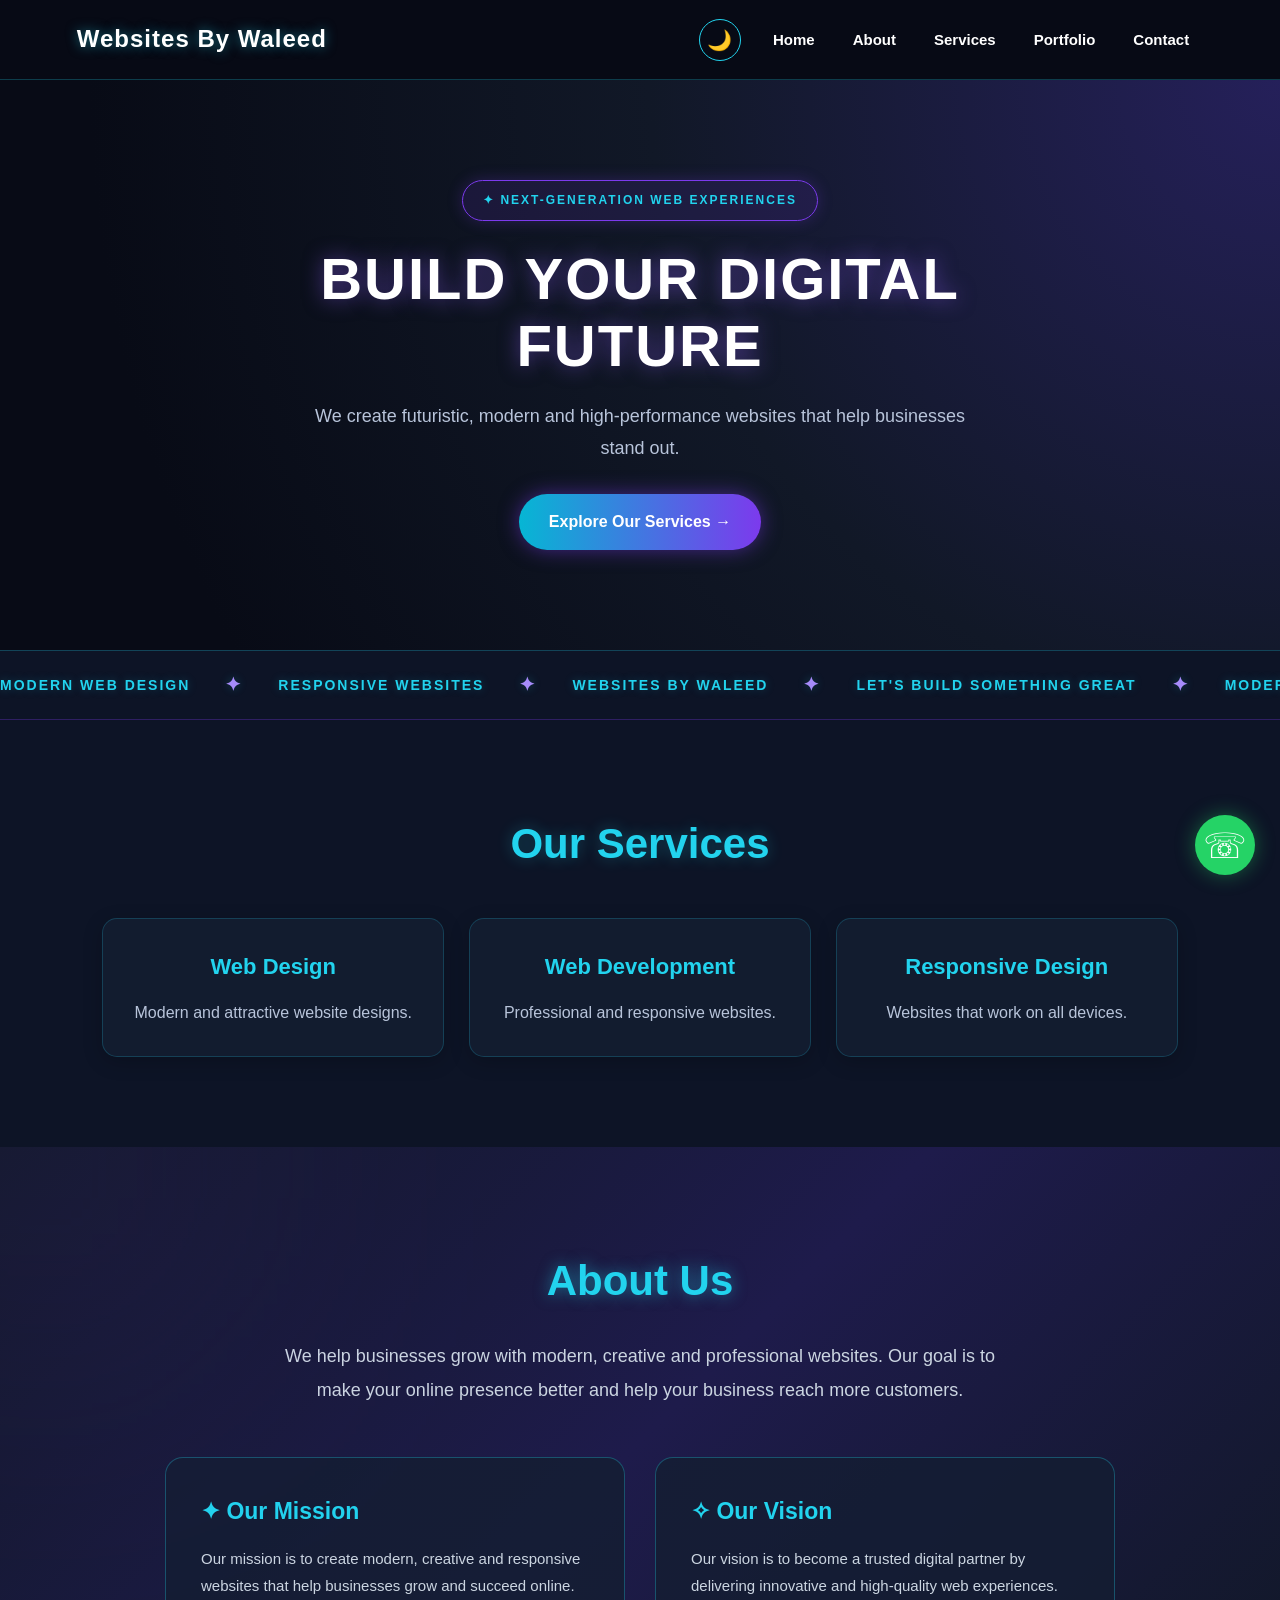
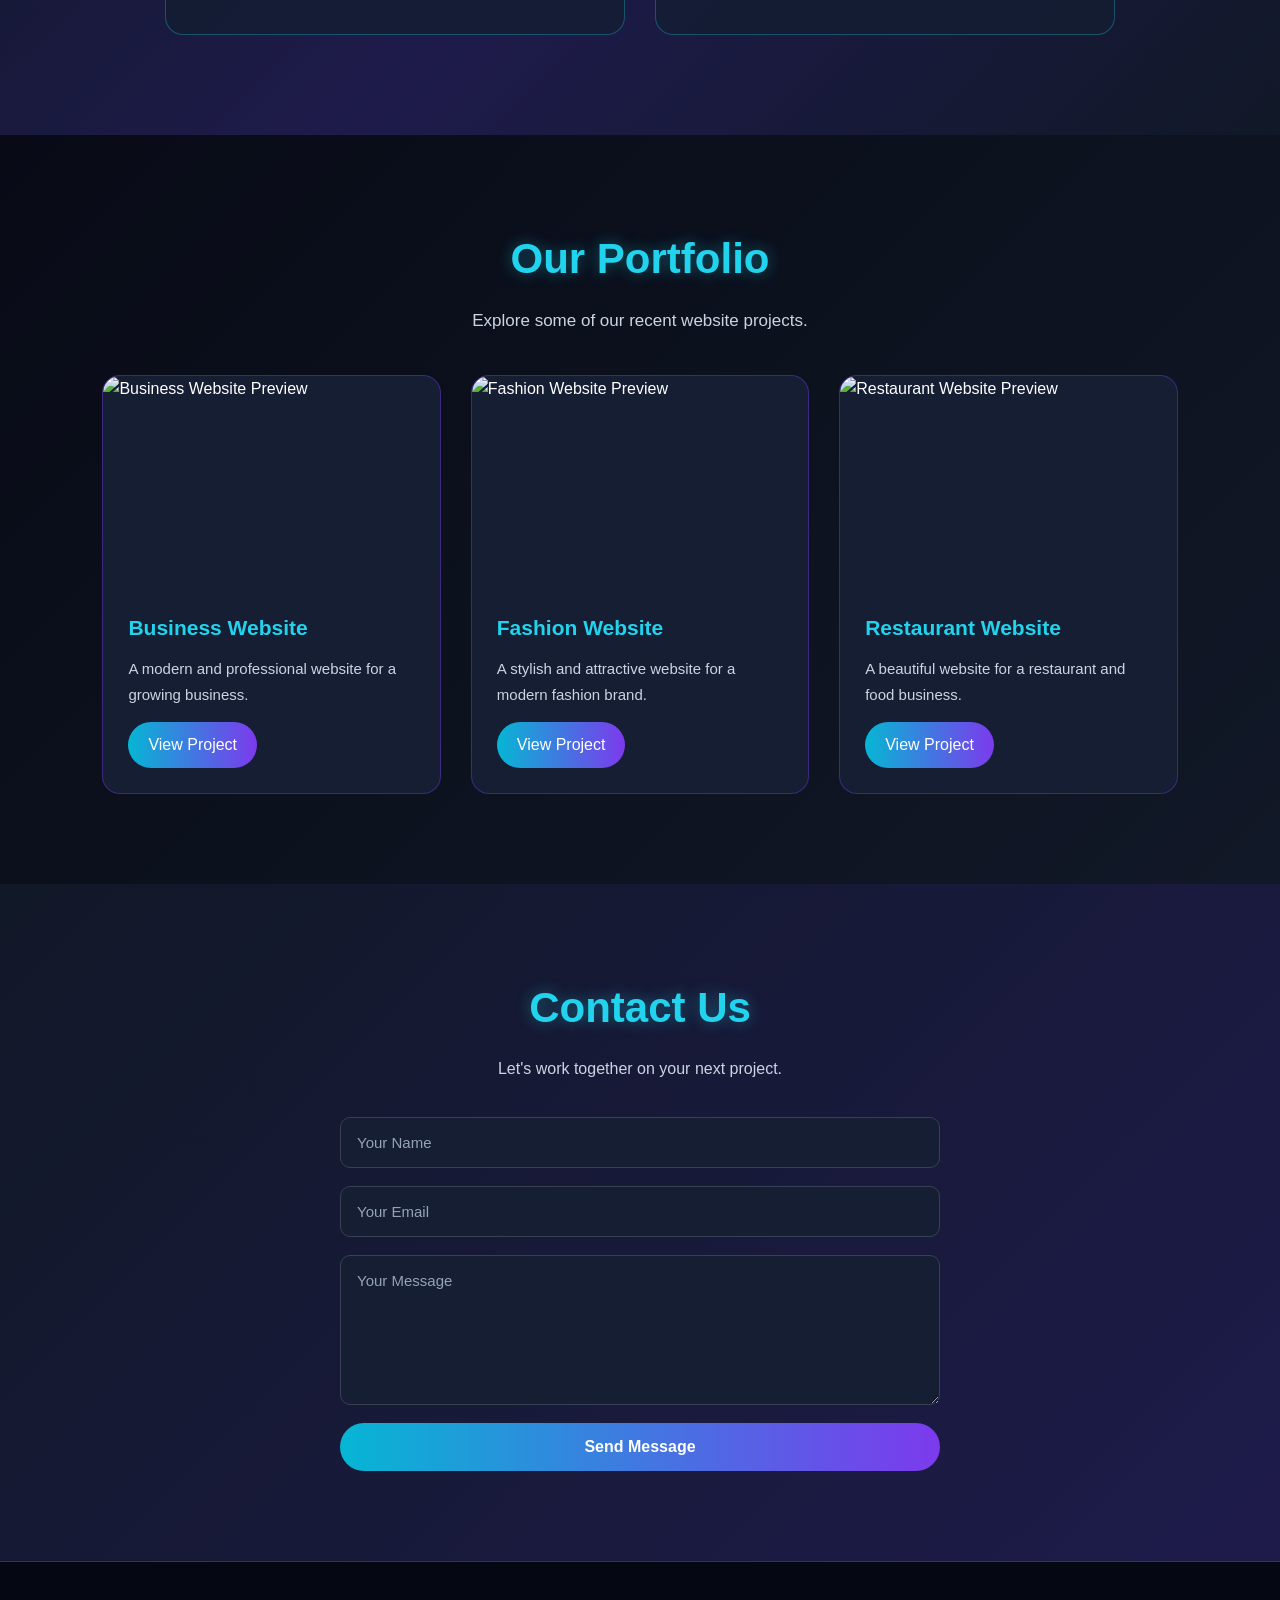
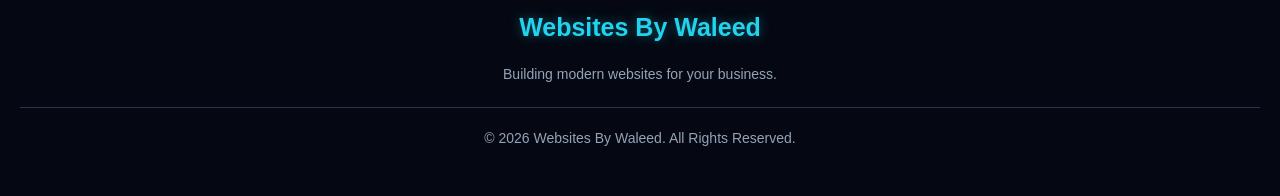
==== index.html @ 706a7504 "Add files via upload" ====
<!DOCTYPE html>
<html lang="en">

<head>

    <meta charset="UTF-8">
    <meta name="viewport" content="width=device-width, initial-scale=1.0">

    <!-- GOOGLE SEARCH CONSOLE VERIFICATION -->
    <meta name="google-site-verification" content="ibbPSlWWhPh7AWbTfQadtwW1H0RF8M5_kIq_BxsDji4" />

    <!-- SEO -->
    <meta name="description"
        content="Websites By Waleed creates modern, futuristic and responsive websites for businesses. Professional web design and development services.">

    <meta name="robots" content="index, follow">
    <meta name="theme-color" content="#111827">

    <!-- SOCIAL MEDIA PREVIEW -->
    <meta property="og:title" content="Websites By Waleed | Professional Web Development">

    <meta property="og:description"
        content="Build your digital future with modern, responsive and professional websites.">

    <meta property="og:type" content="website">

    <meta name="twitter:card" content="summary_large_image">
    <meta name="twitter:title" content="Websites By Waleed | Professional Web Development">

    <meta name="twitter:description" content="Modern and responsive websites for your business.">

    <title>Websites By Waleed | Professional Web Development</title>

    <link rel="stylesheet" href="style.css">

</head>

<body>

    <!-- HEADER -->
    <header id="home">

        <h2>Websites By Waleed</h2>

        <button class="theme-toggle" id="themeToggle" aria-label="Toggle dark mode">
            🌙
        </button>

        <button class="menu-toggle" id="menuToggle" aria-label="Toggle navigation" aria-expanded="false">
            ☰
        </button>

        <nav>
            <a href="#home">Home</a>
            <a href="#about">About</a>
            <a href="#services">Services</a>
            <a href="#portfolio">Portfolio</a>
            <a href="#contact">Contact</a>
        </nav>

    </header>


    <!-- HERO SECTION -->
    <section class="hero">

        <div class="hero-badge">
            ✦ NEXT-GENERATION WEB EXPERIENCES
        </div>

        <h1>BUILD YOUR DIGITAL FUTURE</h1>

        <p>
            We create futuristic, modern and high-performance
            websites that help businesses stand out.
        </p>

        <a href="#contact" class="hero-button">
            Explore Our Services →
        </a>

    </section>


    <!-- BRAND MARQUEE -->
    <div class="marquee">

        <div class="marquee-track">

            <div class="marquee-content">
                <span>MODERN WEB DESIGN</span>
                <span class="marquee-star">✦</span>
                <span>RESPONSIVE WEBSITES</span>
                <span class="marquee-star">✦</span>
                <span>WEBSITES BY WALEED</span>
                <span class="marquee-star">✦</span>
                <span>LET'S BUILD SOMETHING GREAT</span>
                <span class="marquee-star">✦</span>
            </div>

            <div class="marquee-content" aria-hidden="true">
                <span>MODERN WEB DESIGN</span>
                <span class="marquee-star">✦</span>
                <span>RESPONSIVE WEBSITES</span>
                <span class="marquee-star">✦</span>
                <span>WEBSITES BY WALEED</span>
                <span class="marquee-star">✦</span>
                <span>LET'S BUILD SOMETHING GREAT</span>
                <span class="marquee-star">✦</span>
            </div>

        </div>

    </div>


    <!-- SERVICES SECTION -->
    <section class="services" id="services">

        <h2>Our Services</h2>

        <div class="service-container">

            <div class="service-box">
                <h3>Web Design</h3>
                <p>Modern and attractive website designs.</p>
            </div>

            <div class="service-box">
                <h3>Web Development</h3>
                <p>Professional and responsive websites.</p>
            </div>

            <div class="service-box">
                <h3>Responsive Design</h3>
                <p>Websites that work on all devices.</p>
            </div>

        </div>

    </section>


    <!-- ABOUT SECTION -->
    <section class="about" id="about">

        <h2>About Us</h2>

        <p>
            We help businesses grow with modern,
            creative and professional websites.
            Our goal is to make your online presence better
            and help your business reach more customers.
        </p>

        <div class="about-container">

            <div class="about-card">

                <h3>✦ Our Mission</h3>

                <p>
                    Our mission is to create modern, creative and
                    responsive websites that help businesses grow
                    and succeed online.
                </p>

            </div>

            <div class="about-card">

                <h3>✧ Our Vision</h3>

                <p>
                    Our vision is to become a trusted digital
                    partner by delivering innovative and
                    high-quality web experiences.
                </p>

            </div>

        </div>

    </section>


    <!-- PORTFOLIO SECTION -->
    <section class="portfolio" id="portfolio">

        <h2>Our Portfolio</h2>

        <p class="portfolio-intro">
            Explore some of our recent website projects.
        </p>

        <div class="portfolio-container">

            <!-- PROJECT 1 -->
            <div class="portfolio-card">

                <img src="images/business.png"
                    alt="Business Website Preview"
                    class="portfolio-image">

                <div class="portfolio-content">

                    <h3>Business Website</h3>

                    <p>
                        A modern and professional website
                        for a growing business.
                    </p>

                    <a href="#" class="project-link">
                        View Project
                    </a>

                </div>

            </div>


            <!-- PROJECT 2 -->
            <div class="portfolio-card">

                <img src="images/Fashion.png"
                    alt="Fashion Website Preview"
                    class="portfolio-image">

                <div class="portfolio-content">

                    <h3>Fashion Website</h3>

                    <p>
                        A stylish and attractive website
                        for a modern fashion brand.
                    </p>

                    <a href="#" class="project-link">
                        View Project
                    </a>

                </div>

            </div>


            <!-- PROJECT 3 -->
            <div class="portfolio-card">

                <img src="images/Restaurant.png"
                    alt="Restaurant Website Preview"
                    class="portfolio-image">

                <div class="portfolio-content">

                    <h3>Restaurant Website</h3>

                    <p>
                        A beautiful website for a restaurant
                        and food business.
                    </p>

                    <a href="#" class="project-link">
                        View Project
                    </a>

                </div>

            </div>

        </div>

    </section>


    <!-- CONTACT SECTION -->
    <section class="contact" id="contact">

        <h2>Contact Us</h2>

        <p>Let's work together on your next project.</p>

        <form>

            <input type="text" name="name"
                placeholder="Your Name"
                aria-label="Your Name"
                required>

            <input type="email" name="email"
                placeholder="Your Email"
                aria-label="Your Email"
                required>

            <textarea name="message"
                placeholder="Your Message"
                aria-label="Your Message"
                required></textarea>

            <button type="submit">
                Send Message
            </button>

        </form>

    </section>


    <!-- FOOTER -->
    <footer>

        <h3>Websites By Waleed</h3>

        <p>Building modern websites for your business.</p>

        <p>© 2026 Websites By Waleed. All Rights Reserved.</p>

    </footer>


    <!-- WHATSAPP FLOATING BUTTON -->
    <a href="https://wa.me/923055181115?text=Hello%20Websites%20By%20Waleed!%20I%20am%20interested%20in%20your%20web%20development%20services."
        class="whatsapp-float"
        target="_blank"
        rel="noopener noreferrer"
        aria-label="Contact us on WhatsApp"
        title="Chat with us on WhatsApp">

        <span>☏</span>

    </a>


    <!-- JAVASCRIPT -->
    <script src="script.js"></script>

</body>

</html>
---- style.css ----
/* =====================================

   GLOBAL STYLING

===================================== */



* {

    margin: 0;

    padding: 0;

    box-sizing: border-box;

}



html {

    scroll-behavior: smooth;

    scroll-padding-top: 90px;

}



body {

    font-family: Arial, sans-serif;

    background: #080B16;

    color: #FFFFFF;

    line-height: 1.6;

    transition: background 0.3s ease, color 0.3s ease;

}



button,

input,

textarea {

    font-family: inherit;

}



button,

a {

    -webkit-tap-highlight-color: transparent;

}





/* =====================================

   HEADER / NAVBAR

===================================== */



header {

    width: 100%;

    min-height: 80px;

    padding: 15px 6%;



    display: flex;

    align-items: center;

    justify-content: space-between;

    gap: 18px;



    background: rgba(8, 11, 22, 0.95);

    border-bottom: 1px solid rgba(34, 211, 238, 0.25);



    position: sticky;

    top: 0;

    z-index: 1000;



    backdrop-filter: blur(15px);

}



header h2 {

    order: 1;

    margin-right: auto;



    color: #FFFFFF;

    font-size: 24px;

    letter-spacing: 1px;



    text-shadow: 0 0 12px rgba(34, 211, 238, 0.5);

}





/* Navigation */



nav {

    order: 4;



    display: flex;

    align-items: center;

    gap: 10px;

}



nav a {

    padding: 10px 14px;



    color: #FFFFFF;

    text-decoration: none;

    font-size: 15px;

    font-weight: 600;



    border-radius: 25px;

    transition: all 0.3s ease;

}



nav a:hover {

    background: rgba(124, 58, 237, 0.2);

    color: #22D3EE;

    box-shadow: 0 0 12px rgba(124, 58, 237, 0.4);

}





/* Theme Toggle */



.theme-toggle {

    order: 2;



    width: 42px;

    height: 42px;



    background: transparent;

    border: 1px solid #22D3EE;

    border-radius: 50%;



    color: white;

    font-size: 20px;

    cursor: pointer;



    transition: 0.3s ease;

}



.theme-toggle:hover {

    background: rgba(34, 211, 238, 0.15);

    transform: rotate(20deg);

}





/* Hamburger Menu */



.menu-toggle {

    order: 3;

    display: none;



    background: transparent;

    color: white;

    border: none;



    font-size: 30px;

    cursor: pointer;

}





/* =====================================

   HERO SECTION

===================================== */



.hero {

    min-height: 550px;

    padding: 100px 20px;



    display: flex;

    flex-direction: column;

    justify-content: center;

    align-items: center;



    text-align: center;



    background: radial-gradient(

        circle at top right,

        #25205A,

        #111827 45%,

        #080B16 85%

    );



    position: relative;

    overflow: hidden;

}



.hero-badge {

    display: inline-block;

    padding: 10px 20px;

    margin-bottom: 25px;



    border: 1px solid #7C3AED;

    border-radius: 30px;



    color: #22D3EE;

    background: rgba(124, 58, 237, 0.12);



    font-size: 12px;

    font-weight: bold;

    letter-spacing: 2px;



    box-shadow: 0 0 15px rgba(124, 58, 237, 0.25);

}



.hero h1 {

    max-width: 900px;



    font-size: 58px;

    font-weight: 800;

    line-height: 1.15;

    letter-spacing: 2px;



    color: #FFFFFF;



    text-shadow: 0 0 20px rgba(139, 92, 246, 0.5);

}



.hero p {

    max-width: 650px;

    margin: 20px 0 30px;



    color: #B8C4DA;

    font-size: 18px;

    line-height: 1.8;

}



.hero-button {

    display: inline-block;

    padding: 15px 30px;



    background: linear-gradient(90deg, #06B6D4, #7C3AED);

    color: #FFFFFF;



    border-radius: 30px;

    text-decoration: none;

    font-weight: bold;



    box-shadow: 0 0 20px rgba(124, 58, 237, 0.5);

    transition: 0.3s ease;

}



.hero-button:hover {

    transform: translateY(-5px);

    box-shadow: 0 0 30px rgba(6, 182, 212, 0.7);

}





/* =====================================

   SERVICES SECTION

===================================== */



.services {

    padding: 90px 8%;

    text-align: center;

    background: #0D1426;

}



.services h2 {

    margin-bottom: 40px;

    font-size: 42px;

    color: #22D3EE;



    text-shadow: 0 0 15px rgba(34, 211, 238, 0.3);

}



.service-container {

    display: flex;

    justify-content: center;

    align-items: stretch;

    gap: 25px;

    flex-wrap: wrap;

}



.service-box {

    flex: 1 1 250px;

    max-width: 350px;

    padding: 30px;



    background: rgba(21, 30, 51, 0.8);

    border: 1px solid rgba(34, 211, 238, 0.2);

    border-radius: 15px;



    box-shadow: 0 5px 20px rgba(0, 0, 0, 0.2);

    transition: all 0.3s ease;

}



.service-box:hover {

    transform: translateY(-10px);

    border-color: #8B5CF6;

    box-shadow: 0 0 25px rgba(139, 92, 246, 0.3);

}



.service-box h3 {

    color: #22D3EE;

    font-size: 22px;

    margin-bottom: 15px;

}



.service-box p {

    color: #B8C4DA;

    line-height: 1.7;

}





/* =====================================

   ABOUT SECTION

===================================== */



.about {

    position: relative;

    overflow: hidden;



    padding: 100px 8%;

    text-align: center;



    background: linear-gradient(

        135deg,

        #111827,

        #1E1B4B,

        #111827

    );



    color: #FFFFFF;

}



.about::before {

    content: "";

    position: absolute;



    width: 250px;

    height: 250px;



    background: #7C3AED;

    filter: blur(150px);

    opacity: 0.25;



    top: -100px;

    left: -80px;



    pointer-events: none;

}



.about h2 {

    font-size: 42px;

    color: #22D3EE;

    margin-bottom: 25px;



    text-shadow: 0 0 15px rgba(34, 211, 238, 0.5);

}



.about > p {

    max-width: 750px;

    margin: auto;



    font-size: 18px;

    line-height: 1.9;

    color: #CBD5E1;

}



.about-container {

    display: flex;

    justify-content: center;

    gap: 30px;



    max-width: 950px;

    margin: 50px auto 0;



    flex-wrap: wrap;

}



.about-card {

    flex: 1 1 300px;

    padding: 35px;



    background: rgba(21, 30, 51, 0.85);

    border: 1px solid rgba(34, 211, 238, 0.3);

    border-radius: 18px;



    text-align: left;

    transition: 0.3s ease;

}



.about-card:hover {

    transform: translateY(-8px);

    border-color: #8B5CF6;

    box-shadow: 0 0 25px rgba(139, 92, 246, 0.3);

}



.about-card h3 {

    color: #22D3EE;

    font-size: 23px;

    margin-bottom: 15px;

}



.about-card p {

    color: #CBD5E1;

    font-size: 15px;

    line-height: 1.8;

}





/* =====================================

   PORTFOLIO SECTION

===================================== */



.portfolio {

    padding: 90px 8%;

    text-align: center;



    background: linear-gradient(

        135deg,

        #080B16,

        #111827

    );

}



.portfolio h2 {

    color: #22D3EE;

    font-size: 42px;



    text-shadow: 0 0 15px rgba(34, 211, 238, 0.4);

}



.portfolio-intro {

    color: #CBD5E1;

    font-size: 17px;

    margin: 15px 0 40px;

}



.portfolio-container {

    display: flex;

    justify-content: center;

    align-items: stretch;

    gap: 30px;

    flex-wrap: wrap;

}



.portfolio-card {

    flex: 1 1 280px;

    max-width: 350px;



    background: #151E33;

    border: 1px solid rgba(124, 58, 237, 0.4);

    border-radius: 18px;



    overflow: hidden;

    text-align: left;



    transition: 0.4s ease;

}



.portfolio-card:hover {

    transform: translateY(-10px);

    border-color: #22D3EE;

    box-shadow: 0 0 25px rgba(34, 211, 238, 0.25);

}



.portfolio-image {

    width: 100%;

    height: 210px;



    display: block;

    object-fit: cover;

    object-position: center;



    transition: 0.4s ease;

}



.portfolio-card:hover .portfolio-image {

    transform: scale(1.05);

}



.portfolio-content {

    padding: 25px;

}



.portfolio-content h3 {

    color: #22D3EE;

    font-size: 21px;

    margin-bottom: 12px;

}



.portfolio-content p {

    color: #CBD5E1;

    line-height: 1.7;

    font-size: 15px;

}



.project-link {

    display: inline-block;

    margin-top: 15px;

    padding: 10px 20px;



    background: linear-gradient(90deg, #06B6D4, #7C3AED);

    color: white;



    text-decoration: none;

    border-radius: 25px;



    transition: 0.3s ease;

}



.project-link:hover {

    box-shadow: 0 0 18px rgba(124, 58, 237, 0.7);

}





/* =====================================

   CONTACT SECTION

===================================== */



.contact {

    padding: 90px 20px;



    background: linear-gradient(

        135deg,

        #111827,

        #1E1B4B

    );



    color: white;

    text-align: center;

}



.contact h2 {

    font-size: 42px;

    color: #22D3EE;



    text-shadow: 0 0 15px rgba(34, 211, 238, 0.4);

    margin-bottom: 15px;

}



.contact > p {

    color: #CBD5E1;

    margin-bottom: 35px;

}



.contact form {

    width: 100%;

    max-width: 600px;



    margin: auto;



    display: flex;

    flex-direction: column;

    gap: 18px;

}



.contact input,

.contact textarea {

    width: 100%;

    padding: 16px;



    background: #151E33;

    color: white;



    border: 1px solid #374151;

    border-radius: 10px;



    outline: none;

    font-size: 15px;

}



.contact input::placeholder,

.contact textarea::placeholder {

    color: #94A3B8;

}



.contact input:focus,

.contact textarea:focus {

    border-color: #22D3EE;

    box-shadow: 0 0 12px rgba(34, 211, 238, 0.25);

}



.contact textarea {

    min-height: 150px;

    resize: vertical;

}



.contact button {

    padding: 15px;



    background: linear-gradient(90deg, #06B6D4, #7C3AED);

    color: white;



    border: none;

    border-radius: 30px;



    font-size: 16px;

    font-weight: bold;

    cursor: pointer;



    transition: 0.3s ease;

}



.contact button:hover {

    transform: translateY(-4px);

    box-shadow: 0 0 20px rgba(124, 58, 237, 0.5);

}





/* =====================================

   FOOTER

===================================== */



footer {

    background: #050812;

    color: #CBD5E1;



    text-align: center;

    padding: 45px 20px;



    border-top: 1px solid rgba(34, 211, 238, 0.3);

}



footer h3 {

    color: #22D3EE;

    font-size: 25px;

    margin-bottom: 15px;



    text-shadow: 0 0 12px rgba(34, 211, 238, 0.4);

}



footer p {

    color: #94A3B8;

    font-size: 14px;

    line-height: 1.8;

}



footer p:last-child {

    margin-top: 20px;

    padding-top: 18px;

    border-top: 1px solid #293653;

}





/* =====================================

   DARK MODE

===================================== */



body.dark-mode {

    background: #030712;

    color: #F8FAFC;

}



body.dark-mode header {

    background: rgba(3, 7, 18, 0.97);

    border-bottom-color: rgba(124, 58, 237, 0.5);

}



body.dark-mode .hero {

    background: radial-gradient(

        circle at top right,

        #312E81,

        #0B1020 50%,

        #030712

    );

}



body.dark-mode .services {

    background: #080E1D;

}



body.dark-mode .about {

    background: linear-gradient(

        135deg,

        #080E1D,

        #17103A,

        #080E1D

    );

}



body.dark-mode .portfolio {

    background: #030712;

}



body.dark-mode .contact {

    background: linear-gradient(

        135deg,

        #080E1D,

        #17103A

    );

}



body.dark-mode .service-box,

body.dark-mode .about-card,

body.dark-mode .portfolio-card {

    background: #0F172A;

}





/* =====================================

   TABLET RESPONSIVE

===================================== */



@media screen and (max-width: 1024px) {



    header {

        padding: 18px 4%;

    }



    nav {

        gap: 5px;

    }



    nav a {

        padding: 9px 10px;

    }



    .hero h1 {

        font-size: 46px;

    }



    .services,

    .portfolio {

        padding: 70px 25px;

    }



}





/* =====================================

   MOBILE RESPONSIVE

===================================== */



@media screen and (max-width: 768px) {



    header {

        padding: 15px 5%;

        flex-wrap: wrap;

        justify-content: space-between;

    }



    header h2 {

        font-size: 20px;

    }



    .theme-toggle {

        width: 38px;

        height: 38px;

        font-size: 18px;

        margin-right: 5px;

    }



    .menu-toggle {

        display: block;

    }



    nav {

        display: none;

        order: 4;

        width: 100%;



        flex-direction: column;

        align-items: center;

        gap: 12px;



        padding-top: 20px;

    }



    nav.active {

        display: flex;

    }



    nav a {

        width: 100%;

        text-align: center;

    }



    .hero {

        min-height: 450px;

        padding: 70px 20px;

    }



    .hero h1 {

        font-size: 36px;

    }



    .hero p {

        font-size: 16px;

    }



    .services,

    .about,

    .portfolio,

    .contact {

        padding: 60px 20px;

    }



    .service-container,

    .portfolio-container,

    .about-container {

        flex-direction: column;

        align-items: center;

    }



    .service-box,

    .portfolio-card,

    .about-card {

        width: 100%;

        max-width: 450px;

    }



    .services h2,

    .about h2,

    .portfolio h2,

    .contact h2 {

        font-size: 32px;

    }



}





/* =====================================

   SMALL MOBILE

===================================== */



@media screen and (max-width: 480px) {



    header h2 {

        font-size: 17px;

    }



    .hero h1 {

        font-size: 29px;

    }



    .hero-badge {

        font-size: 10px;

        letter-spacing: 1px;

        padding: 9px 12px;

    }



    .hero-button {

        padding: 13px 22px;

        font-size: 14px;

    }



    .services h2,

    .about h2,

    .portfolio h2,

    .contact h2 {

        font-size: 28px;

    }



    .about-card {

        padding: 25px;

    }



    .portfolio-image {

        height: 190px;

    }



}





/* =====================================

   ACCESSIBILITY

===================================== */



@media (prefers-reduced-motion: reduce) {



    html {

        scroll-behavior: auto;

    }



    *,

    *::before,

    *::after {

        transition-duration: 0.01ms !important;

        animation-duration: 0.01ms !important;

    }



}



/* =====================================
   PROFESSIONAL ANIMATIONS
===================================== */

/* Hero content entrance */
@keyframes fadeInUp {
    from {
        opacity: 0;
        transform: translateY(28px);
    }

    to {
        opacity: 1;
        transform: translateY(0);
    }
}

@keyframes fadeIn {
    from {
        opacity: 0;
    }

    to {
        opacity: 1;
    }
}

.hero-badge {
    animation: fadeInUp 0.7s ease both;
}

.hero h1 {
    animation: fadeInUp 0.8s ease 0.15s both;
}

.hero p {
    animation: fadeInUp 0.8s ease 0.3s both;
}

.hero-button {
    animation: fadeInUp 0.8s ease 0.45s both;
}

/* Smooth section appearance */
.services,
.about,
.portfolio,
.contact {
    animation: fadeIn 0.8s ease both;
}

/* Service and About cards */
.service-box,
.about-card {
    transition:
        transform 0.35s ease,
        border-color 0.35s ease,
        box-shadow 0.35s ease;
}

.service-box:hover,
.about-card:hover {
    transform: translateY(-10px) scale(1.02);
}

/* Portfolio card and image interactions */
.portfolio-card {
    transition:
        transform 0.4s ease,
        border-color 0.4s ease,
        box-shadow 0.4s ease;
}

.portfolio-card:hover {
    transform: translateY(-10px);
}

.portfolio-image {
    transition: transform 0.5s ease;
}

.portfolio-card:hover .portfolio-image {
    transform: scale(1.08);
}

/* Buttons and navigation feel smoother */
.hero-button,
.project-link,
.contact button,
.theme-toggle,
nav a {
    transition: all 0.3s ease;
}

.hero-button:active,
.project-link:active,
.contact button:active {
    transform: scale(0.97);
}

/* Respect visitors who prefer reduced motion */
@media (prefers-reduced-motion: reduce) {
    .hero-badge,
    .hero h1,
    .hero p,
    .hero-button,
    .services,
    .about,
    .portfolio,
    .contact {
        animation: none !important;
    }

    .service-box,
    .about-card,
    .portfolio-card,
    .portfolio-image,
    .hero-button,
    .project-link,
    .contact button,
    .theme-toggle,
    nav a {
        transition: none !important;
    }
}/* =====================================
   BRAND MARQUEE
===================================== */

.marquee {
    width: 100%;
    overflow: hidden;
    padding: 19px 0;

    background: #0D1426;

    border-top: 1px solid rgba(34, 211, 238, 0.25);
    border-bottom: 1px solid rgba(124, 58, 237, 0.3);
}

.marquee-track {
    display: flex;
    width: max-content;

    animation: marquee-scroll 28s linear infinite;
}

.marquee-content {
    display: flex;
    flex-shrink: 0;
    align-items: center;

    gap: 35px;
    padding-right: 35px;

    white-space: nowrap;
}

.marquee-content span {
    color: #22D3EE;

    font-size: 14px;
    font-weight: 700;
    letter-spacing: 2px;
    text-transform: uppercase;

    text-shadow: 0 0 10px rgba(34, 211, 238, 0.25);
}

.marquee-content .marquee-star {
    color: #A78BFA;
    font-size: 19px;
}

/* SCROLLING ANIMATION */

@keyframes marquee-scroll {

    from {
        transform: translateX(0);
    }

    to {
        transform: translateX(-50%);
    }

}

/* PAUSE ON HOVER */

.marquee:hover .marquee-track {
    animation-play-state: paused;
}

/* MOBILE RESPONSIVE */

@media (max-width: 480px) {

    .marquee {
        padding: 15px 0;
    }

    .marquee-content {
        gap: 22px;
        padding-right: 22px;
    }

    .marquee-content span {
        font-size: 11px;
        letter-spacing: 1.3px;
    }

}

/* ACCESSIBILITY */

@media (prefers-reduced-motion: reduce) {

    .marquee-track {
        animation: none !important;
    }

}/* =====================================
   WHATSAPP FLOATING BUTTON
===================================== */

.whatsapp-float {
    position: fixed;
    right: 25px;
    bottom: 25px;

    width: 60px;
    height: 60px;

    display: flex;
    align-items: center;
    justify-content: center;

    background: #25D366;
    color: white;

    font-size: 35px;
    text-decoration: none;

    border-radius: 50%;

    box-shadow: 0 0 20px rgba(37, 211, 102, 0.4);

    z-index: 9999;

    transition: all 0.3s ease;
}

.whatsapp-float:hover {
    transform: scale(1.12);

    box-shadow: 0 0 30px rgba(37, 211, 102, 0.7);
    background: #20BA5A;
}

.whatsapp-float span {
    line-height: 1;
}

@media (max-width: 480px) {

    .whatsapp-float {
        width: 52px;
        height: 52px;

        right: 18px;
        bottom: 18px;

        font-size: 30px;
    }

}
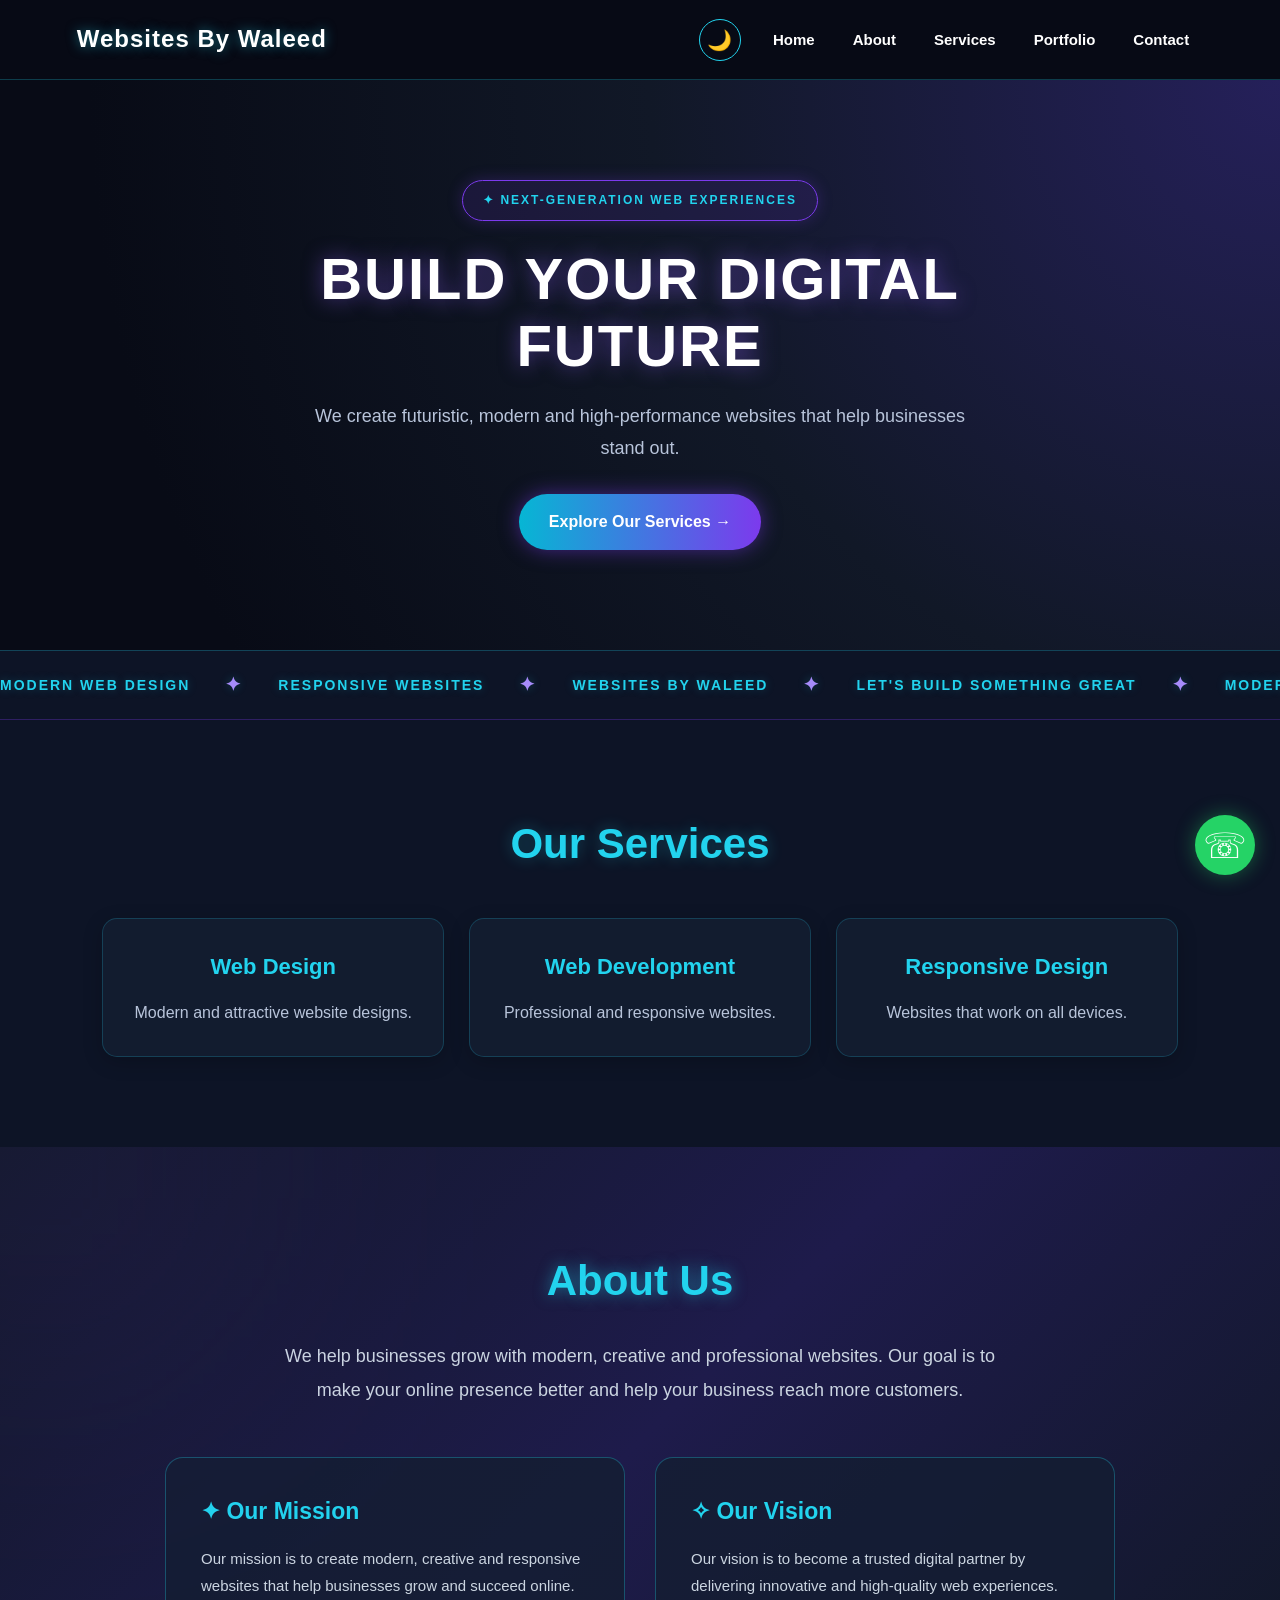
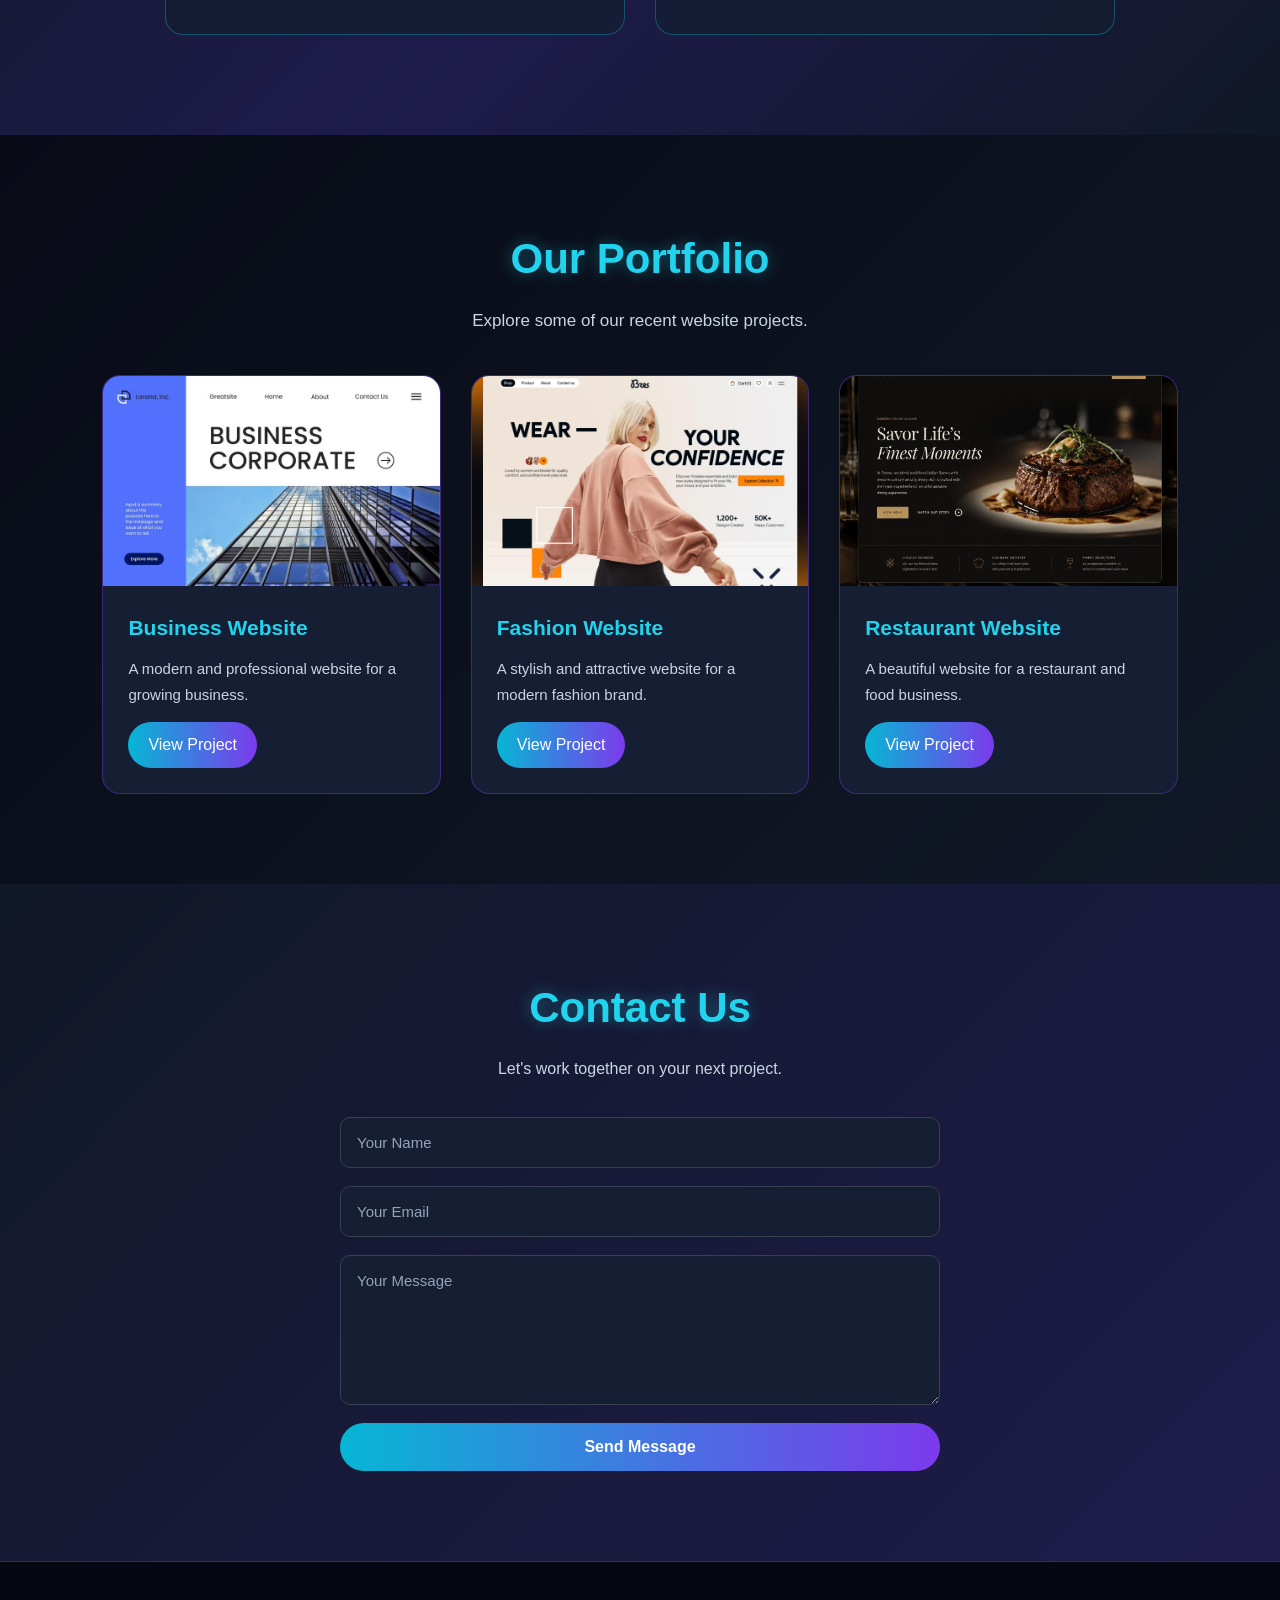
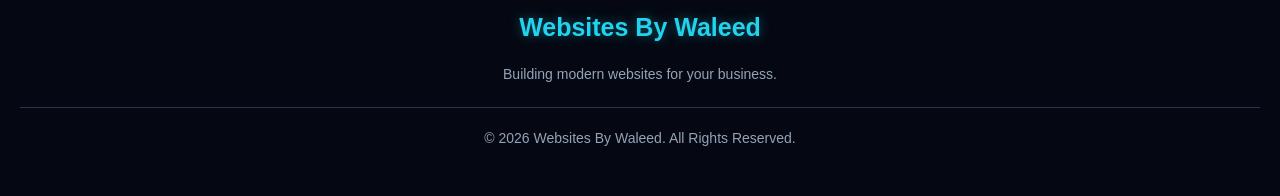
==== commit 08b69129: "Restore index.html with original content" ====
--- a/index.html
+++ b/index.html
@@ -185,94 +185,94 @@
     </section>
 
 
-    <!-- PORTFOLIO SECTION -->
-    <section class="portfolio" id="portfolio">
-
-        <h2>Our Portfolio</h2>
-
-        <p class="portfolio-intro">
-            Explore some of our recent website projects.
-        </p>
-
-        <div class="portfolio-container">
-
-            <!-- PROJECT 1 -->
-            <div class="portfolio-card">
-
-                <img src="images/business.png"
-                    alt="Business Website Preview"
-                    class="portfolio-image">
-
-                <div class="portfolio-content">
-
-                    <h3>Business Website</h3>
-
-                    <p>
-                        A modern and professional website
-                        for a growing business.
-                    </p>
-
-                    <a href="#" class="project-link">
-                        View Project
-                    </a>
-
-                </div>
-
-            </div>
-
-
-            <!-- PROJECT 2 -->
-            <div class="portfolio-card">
-
-                <img src="images/Fashion.png"
-                    alt="Fashion Website Preview"
-                    class="portfolio-image">
-
-                <div class="portfolio-content">
-
-                    <h3>Fashion Website</h3>
-
-                    <p>
-                        A stylish and attractive website
-                        for a modern fashion brand.
-                    </p>
-
-                    <a href="#" class="project-link">
-                        View Project
-                    </a>
-
-                </div>
-
-            </div>
-
-
-            <!-- PROJECT 3 -->
-            <div class="portfolio-card">
-
-                <img src="images/Restaurant.png"
-                    alt="Restaurant Website Preview"
-                    class="portfolio-image">
-
-                <div class="portfolio-content">
-
-                    <h3>Restaurant Website</h3>
-
-                    <p>
-                        A beautiful website for a restaurant
-                        and food business.
-                    </p>
-
-                    <a href="#" class="project-link">
-                        View Project
-                    </a>
-
-                </div>
-
-            </div>
-
-        </div>
-
-    </section>
+   
+<!-- PORTFOLIO SECTION -->
+<section class="portfolio" id="portfolio">
+
+    <h2>Our Portfolio</h2>
+
+    <p class="portfolio-intro">
+        Explore some of our recent website projects.
+    </p>
+
+    <div class="portfolio-container">
+
+        <!-- PROJECT 1 -->
+        <div class="portfolio-card">
+
+            <img src="Business.png"
+                 alt="Business Website Preview"
+                 class="portfolio-image">
+
+            <div class="portfolio-content">
+
+                <h3>Business Website</h3>
+
+                <p>
+                    A modern and professional website
+                    for a growing business.
+                </p>
+
+                <a href="#" class="project-link">
+                    View Project
+                </a>
+
+            </div>
+
+        </div>
+
+        <!-- PROJECT 2 -->
+        <div class="portfolio-card">
+
+            <img src="Fashion.png"
+                 alt="Fashion Website Preview"
+                 class="portfolio-image">
+
+            <div class="portfolio-content">
+
+                <h3>Fashion Website</h3>
+
+                <p>
+                    A stylish and attractive website
+                    for a modern fashion brand.
+                </p>
+
+                <a href="#" class="project-link">
+                    View Project
+                </a>
+
+            </div>
+
+        </div>
+
+        <!-- PROJECT 3 -->
+        <div class="portfolio-card">
+
+            <img src="Restaurant.png"
+                 alt="Restaurant Website Preview"
+                 class="portfolio-image">
+
+            <div class="portfolio-content">
+
+                <h3>Restaurant Website</h3>
+
+                <p>
+                    A beautiful website for a restaurant
+                    and food business.
+                </p>
+
+                <a href="#" class="project-link">
+                    View Project
+                </a>
+
+            </div>
+
+        </div>
+
+    </div>
+
+</section>
+
 
 
     <!-- CONTACT SECTION -->
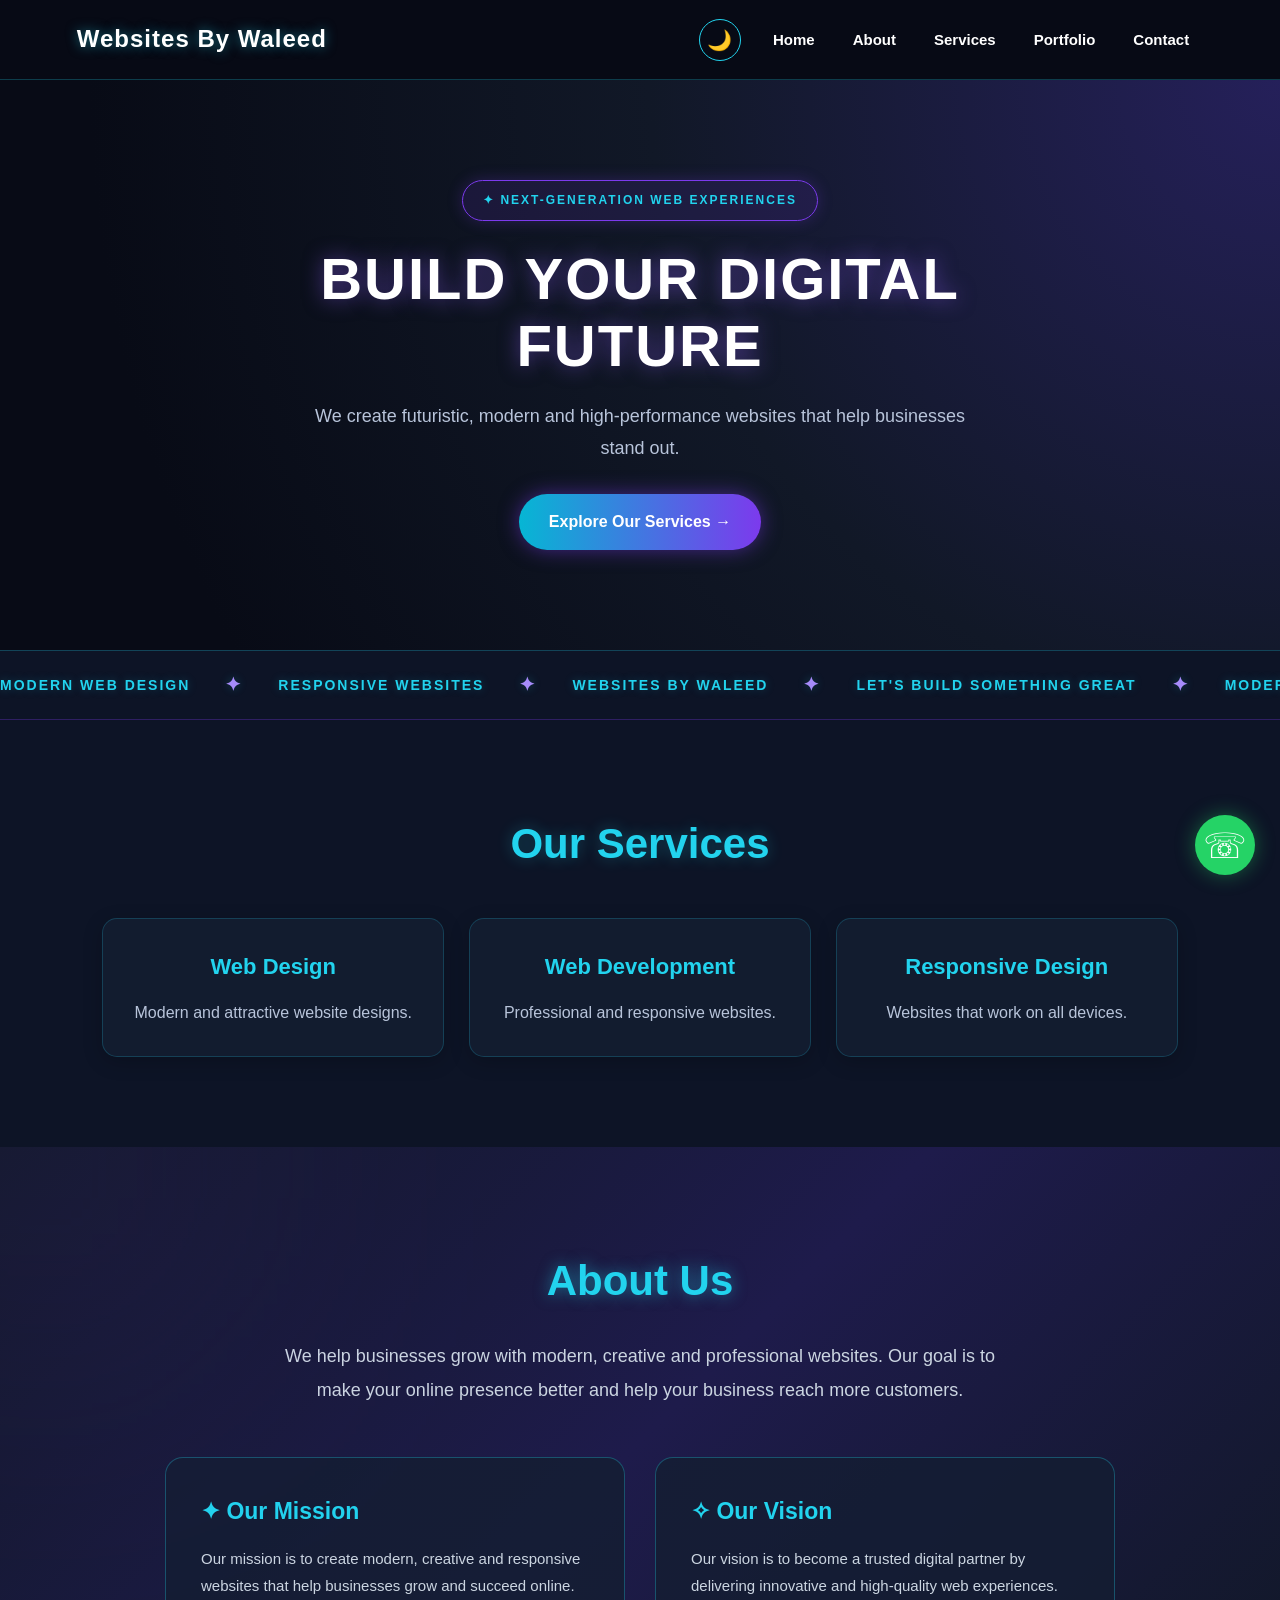
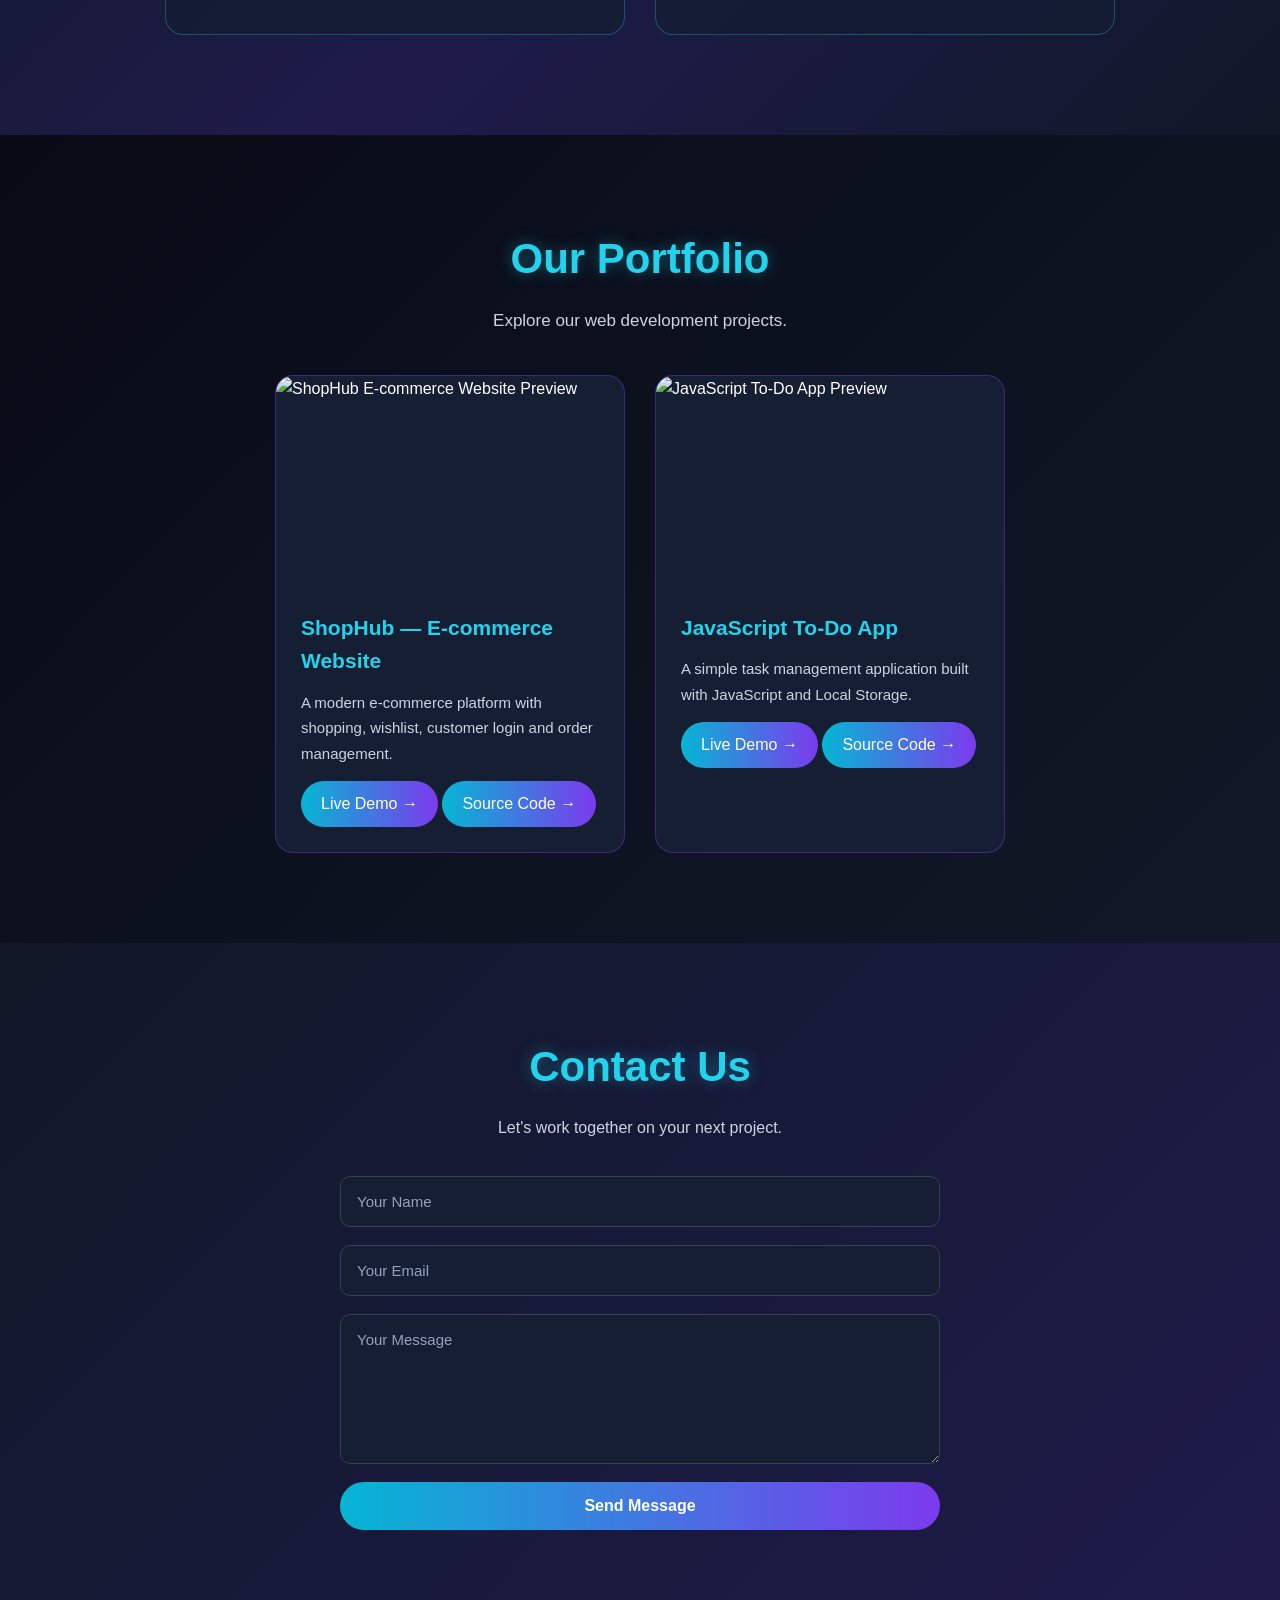
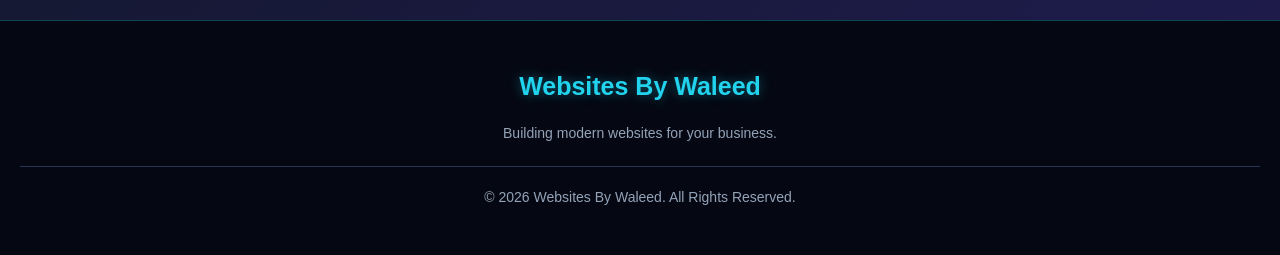
==== commit 118e76f8: "Restore index.html with original content" ====
--- a/index.html
+++ b/index.html
@@ -1,4 +1,3 @@
-
 <!DOCTYPE html>
 <html lang="en">
 
@@ -8,30 +7,36 @@
     <meta name="viewport" content="width=device-width, initial-scale=1.0">
 
     <!-- GOOGLE SEARCH CONSOLE VERIFICATION -->
-    <meta name="google-site-verification" content="ibbPSlWWhPh7AWbTfQadtwW1H0RF8M5_kIq_BxsDji4" />
+    <meta name="google-site-verification" content="ibbPSlWWhPh7AWbTfQadtwW1H0RF8M5_kIq_BxsDji4">
 
     <!-- SEO -->
     <meta name="description"
-        content="Websites By Waleed creates modern, futuristic and responsive websites for businesses. Professional web design and development services.">
+        content="Websites By Waleed provides professional web design, responsive website development, business websites and landing pages for businesses worldwide.">
 
     <meta name="robots" content="index, follow">
     <meta name="theme-color" content="#111827">
 
+    <link rel="canonical" href="https://waleedbodla115.github.io/websites-by-waleed/">
+
+    <title>Web Design &amp; Development | Websites By Waleed</title>
+
     <!-- SOCIAL MEDIA PREVIEW -->
-    <meta property="og:title" content="Websites By Waleed | Professional Web Development">
+    <meta property="og:title" content="Web Design &amp; Development | Websites By Waleed">
 
     <meta property="og:description"
-        content="Build your digital future with modern, responsive and professional websites.">
+        content="Professional web design, responsive website development and landing pages for businesses worldwide.">
 
     <meta property="og:type" content="website">
 
+    <meta property="og:url" content="https://waleedbodla115.github.io/websites-by-waleed/">
+
     <meta name="twitter:card" content="summary_large_image">
-    <meta name="twitter:title" content="Websites By Waleed | Professional Web Development">
-
-    <meta name="twitter:description" content="Modern and responsive websites for your business.">
-
-    <title>Websites By Waleed | Professional Web Development</title>
-
+
+    <meta name="twitter:title" content="Web Design &amp; Development | Websites By Waleed">
+
+    <meta name="twitter:description" content="Modern, responsive and professional websites for your business.">
+
+    <!-- CSS -->
     <link rel="stylesheet" href="style.css">
 
 </head>
@@ -185,94 +190,75 @@
     </section>
 
 
-   
-<!-- PORTFOLIO SECTION -->
-<section class="portfolio" id="portfolio">
-
-    <h2>Our Portfolio</h2>
-
-    <p class="portfolio-intro">
-        Explore some of our recent website projects.
-    </p>
-
-    <div class="portfolio-container">
-
-        <!-- PROJECT 1 -->
-        <div class="portfolio-card">
-
-            <img src="Business.png"
-                 alt="Business Website Preview"
-                 class="portfolio-image">
-
-            <div class="portfolio-content">
-
-                <h3>Business Website</h3>
-
-                <p>
-                    A modern and professional website
-                    for a growing business.
-                </p>
-
-                <a href="#" class="project-link">
-                    View Project
-                </a>
-
-            </div>
-
-        </div>
-
-        <!-- PROJECT 2 -->
-        <div class="portfolio-card">
-
-            <img src="Fashion.png"
-                 alt="Fashion Website Preview"
-                 class="portfolio-image">
-
-            <div class="portfolio-content">
-
-                <h3>Fashion Website</h3>
-
-                <p>
-                    A stylish and attractive website
-                    for a modern fashion brand.
-                </p>
-
-                <a href="#" class="project-link">
-                    View Project
-                </a>
-
-            </div>
-
-        </div>
-
-        <!-- PROJECT 3 -->
-        <div class="portfolio-card">
-
-            <img src="Restaurant.png"
-                 alt="Restaurant Website Preview"
-                 class="portfolio-image">
-
-            <div class="portfolio-content">
-
-                <h3>Restaurant Website</h3>
-
-                <p>
-                    A beautiful website for a restaurant
-                    and food business.
-                </p>
-
-                <a href="#" class="project-link">
-                    View Project
-                </a>
-
-            </div>
-
-        </div>
-
-    </div>
-
-</section>
-
+    <!-- PORTFOLIO SECTION -->
+    <section class="portfolio" id="portfolio">
+
+        <h2>Our Portfolio</h2>
+
+        <p class="portfolio-intro">
+            Explore our web development projects.
+        </p>
+
+        <div class="portfolio-container">
+
+            <!-- PROJECT 1: SHOPHUB -->
+            <div class="portfolio-card">
+
+                <img src="ShopHub.png" alt="ShopHub E-commerce Website Preview" class="portfolio-image">
+                <div class="portfolio-content">
+
+                    <h3>ShopHub — E-commerce Website</h3>
+
+                    <p>
+                        A modern e-commerce platform with shopping,
+                        wishlist, customer login and order management.
+                    </p>
+
+                    <a href="https://shophub-delta-seven.vercel.app/" class="project-link" target="_blank"
+                        rel="noopener noreferrer">
+                        Live Demo →
+                    </a>
+
+                    <a href="https://github.com/Waleedbodla115/Shophub" class="project-link" target="_blank"
+                        rel="noopener noreferrer">
+                        Source Code →
+                    </a>
+
+                </div>
+
+            </div>
+
+
+            <!-- PROJECT 2: JAVASCRIPT TODO APP -->
+            <div class="portfolio-card">
+
+                <img src="Todo-App.png" alt="JavaScript To-Do App Preview" class="portfolio-image">
+                <div class="portfolio-content">
+
+                    <h3>JavaScript To-Do App</h3>
+
+                    <p>
+                        A simple task management application
+                        built with JavaScript and Local Storage.
+                    </p>
+
+                    <a href="https://waleedbodla115.github.io/JavaScript-Todo-App/" class="project-link" target="_blank"
+                        rel="noopener noreferrer">
+                        Live Demo →
+                    </a>
+
+                    <a href="https://github.com/Waleedbodla115/JavaScript-Todo-App" class="project-link" target="_blank"
+                        rel="noopener noreferrer">
+                        Source Code →
+                    </a>
+
+                </div>
+
+            </div>
+
+        </div>
+
+    </section>
 
 
     <!-- CONTACT SECTION -->
@@ -284,20 +270,11 @@
 
         <form>
 
-            <input type="text" name="name"
-                placeholder="Your Name"
-                aria-label="Your Name"
-                required>
-
-            <input type="email" name="email"
-                placeholder="Your Email"
-                aria-label="Your Email"
-                required>
-
-            <textarea name="message"
-                placeholder="Your Message"
-                aria-label="Your Message"
-                required></textarea>
+            <input type="text" name="name" placeholder="Your Name" aria-label="Your Name" required>
+
+            <input type="email" name="email" placeholder="Your Email" aria-label="Your Email" required>
+
+            <textarea name="message" placeholder="Your Message" aria-label="Your Message" required></textarea>
 
             <button type="submit">
                 Send Message
@@ -321,11 +298,8 @@
 
 
     <!-- WHATSAPP FLOATING BUTTON -->
-    <a href="https://wa.me/923055181115?text=Hello%20Websites%20By%20Waleed!%20I%20am%20interested%20in%20your%20web%20development%20services."
-        class="whatsapp-float"
-        target="_blank"
-        rel="noopener noreferrer"
-        aria-label="Contact us on WhatsApp"
+    <a href="https://wa.me/923055181115?text=Hello%20Websites%20By%20Waleed!%20I%20am%20interested%20in%20your%20web%20development%20services"
+        class="whatsapp-float" target="_blank" rel="noopener noreferrer" aria-label="Contact us on WhatsApp"
         title="Chat with us on WhatsApp">
 
         <span>☏</span>
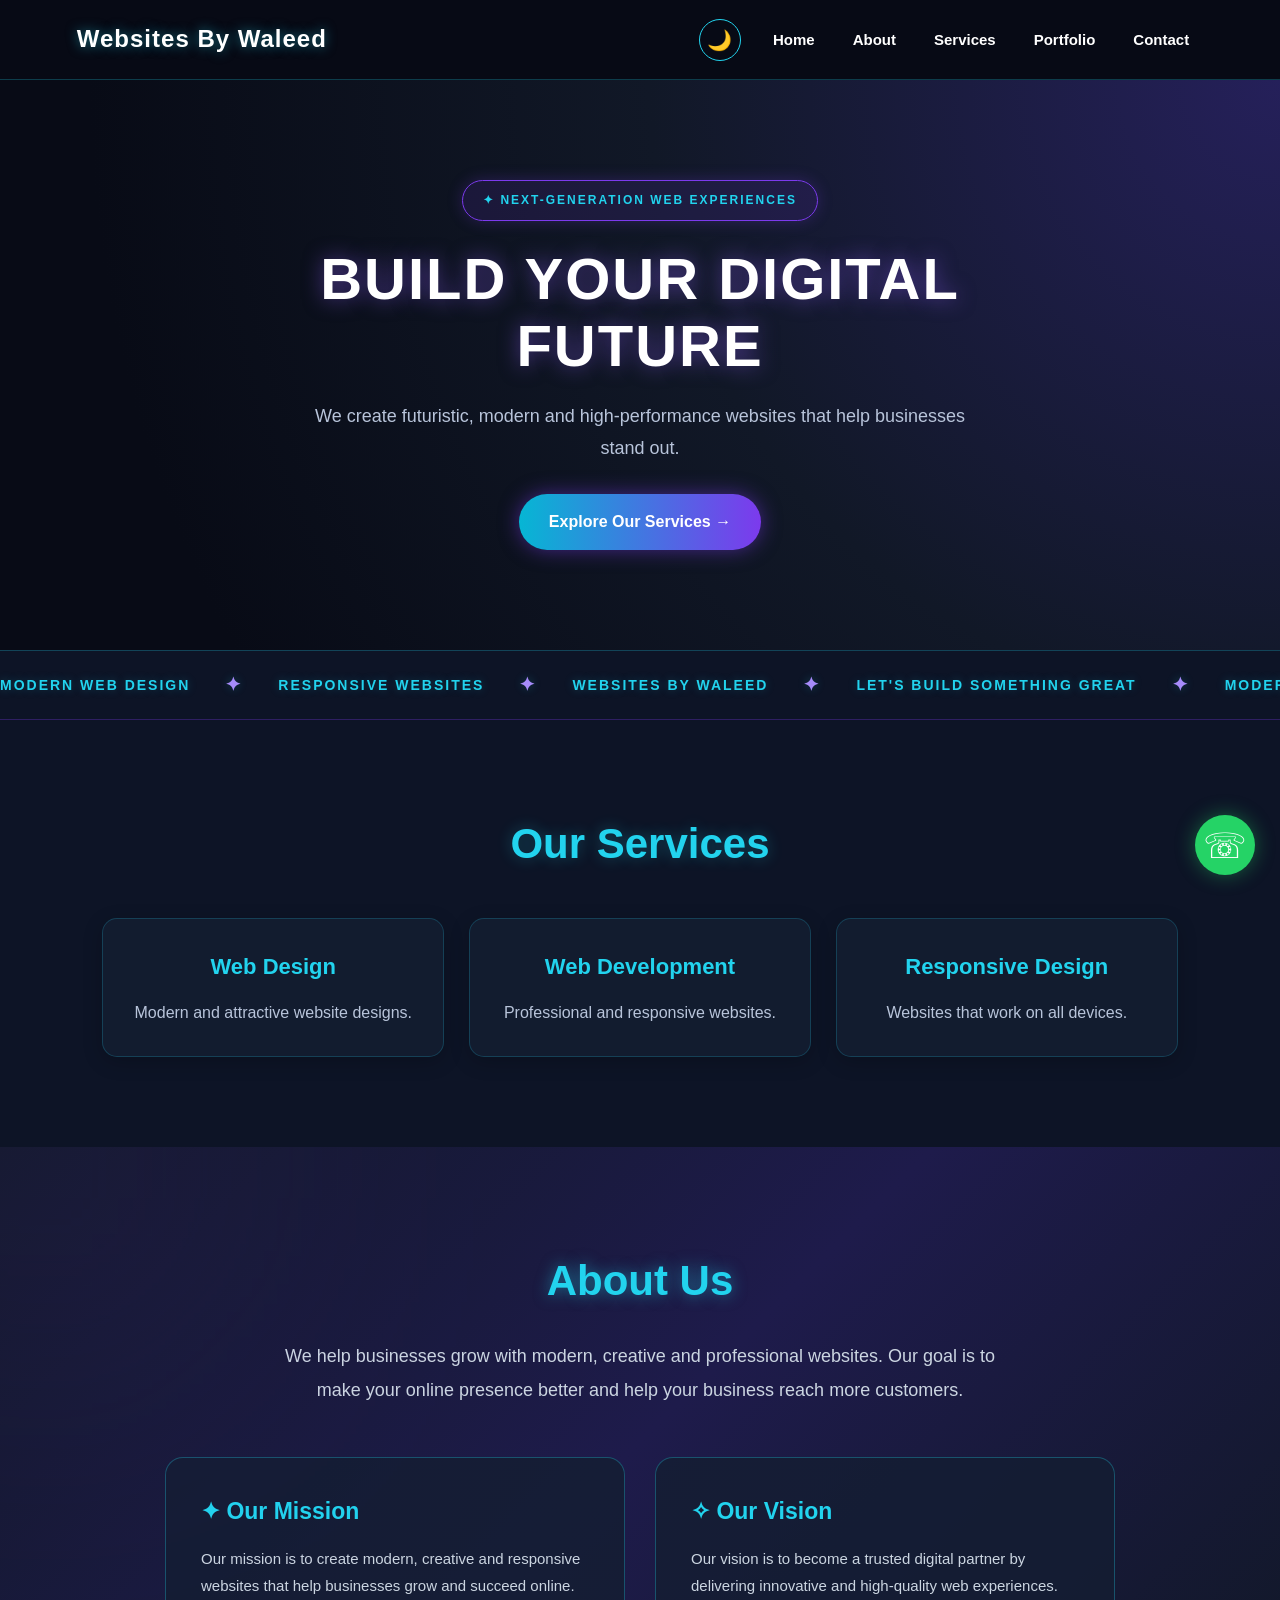
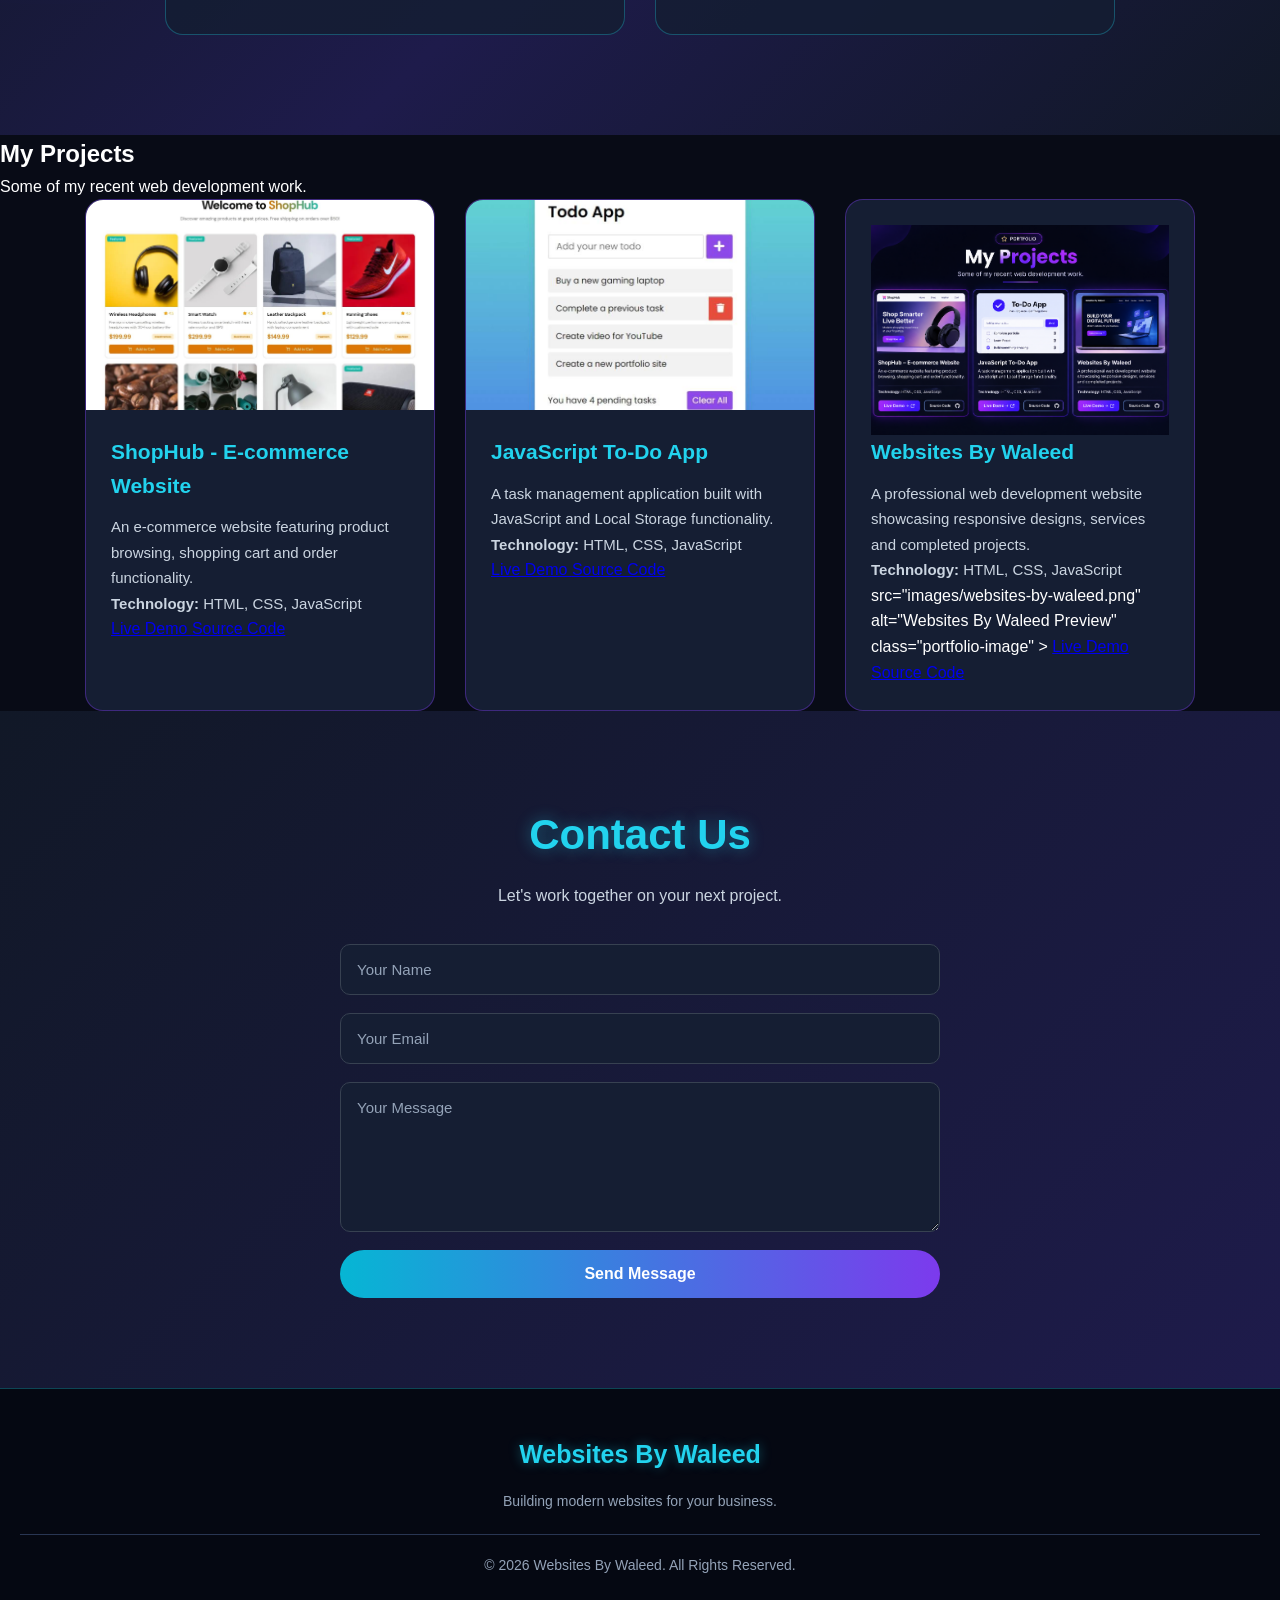
==== commit b527c168: "Save local website version" ====
--- a/index.html
+++ b/index.html
@@ -1,315 +1,386 @@
-<!DOCTYPE html>
-<html lang="en">
-
-<head>
-
-    <meta charset="UTF-8">
-    <meta name="viewport" content="width=device-width, initial-scale=1.0">
-
-    <!-- GOOGLE SEARCH CONSOLE VERIFICATION -->
-    <meta name="google-site-verification" content="ibbPSlWWhPh7AWbTfQadtwW1H0RF8M5_kIq_BxsDji4">
-
-    <!-- SEO -->
-    <meta name="description"
-        content="Websites By Waleed provides professional web design, responsive website development, business websites and landing pages for businesses worldwide.">
-
-    <meta name="robots" content="index, follow">
-    <meta name="theme-color" content="#111827">
-
-    <link rel="canonical" href="https://waleedbodla115.github.io/websites-by-waleed/">
-
-    <title>Web Design &amp; Development | Websites By Waleed</title>
-
-    <!-- SOCIAL MEDIA PREVIEW -->
-    <meta property="og:title" content="Web Design &amp; Development | Websites By Waleed">
-
-    <meta property="og:description"
-        content="Professional web design, responsive website development and landing pages for businesses worldwide.">
-
-    <meta property="og:type" content="website">
-
-    <meta property="og:url" content="https://waleedbodla115.github.io/websites-by-waleed/">
-
-    <meta name="twitter:card" content="summary_large_image">
-
-    <meta name="twitter:title" content="Web Design &amp; Development | Websites By Waleed">
-
-    <meta name="twitter:description" content="Modern, responsive and professional websites for your business.">
-
-    <!-- CSS -->
-    <link rel="stylesheet" href="style.css">
-
-</head>
-
-<body>
-
-    <!-- HEADER -->
-    <header id="home">
-
-        <h2>Websites By Waleed</h2>
-
-        <button class="theme-toggle" id="themeToggle" aria-label="Toggle dark mode">
-            🌙
-        </button>
-
-        <button class="menu-toggle" id="menuToggle" aria-label="Toggle navigation" aria-expanded="false">
-            ☰
-        </button>
-
-        <nav>
-            <a href="#home">Home</a>
-            <a href="#about">About</a>
-            <a href="#services">Services</a>
-            <a href="#portfolio">Portfolio</a>
-            <a href="#contact">Contact</a>
-        </nav>
-
-    </header>
-
-
-    <!-- HERO SECTION -->
-    <section class="hero">
-
-        <div class="hero-badge">
-            ✦ NEXT-GENERATION WEB EXPERIENCES
-        </div>
-
-        <h1>BUILD YOUR DIGITAL FUTURE</h1>
-
-        <p>
-            We create futuristic, modern and high-performance
-            websites that help businesses stand out.
-        </p>
-
-        <a href="#contact" class="hero-button">
-            Explore Our Services →
-        </a>
-
-    </section>
-
-
-    <!-- BRAND MARQUEE -->
-    <div class="marquee">
-
-        <div class="marquee-track">
-
-            <div class="marquee-content">
-                <span>MODERN WEB DESIGN</span>
-                <span class="marquee-star">✦</span>
-                <span>RESPONSIVE WEBSITES</span>
-                <span class="marquee-star">✦</span>
-                <span>WEBSITES BY WALEED</span>
-                <span class="marquee-star">✦</span>
-                <span>LET'S BUILD SOMETHING GREAT</span>
-                <span class="marquee-star">✦</span>
-            </div>
-
-            <div class="marquee-content" aria-hidden="true">
-                <span>MODERN WEB DESIGN</span>
-                <span class="marquee-star">✦</span>
-                <span>RESPONSIVE WEBSITES</span>
-                <span class="marquee-star">✦</span>
-                <span>WEBSITES BY WALEED</span>
-                <span class="marquee-star">✦</span>
-                <span>LET'S BUILD SOMETHING GREAT</span>
-                <span class="marquee-star">✦</span>
-            </div>
-
-        </div>
-
-    </div>
-
-
-    <!-- SERVICES SECTION -->
-    <section class="services" id="services">
-
-        <h2>Our Services</h2>
-
-        <div class="service-container">
-
-            <div class="service-box">
-                <h3>Web Design</h3>
-                <p>Modern and attractive website designs.</p>
-            </div>
-
-            <div class="service-box">
-                <h3>Web Development</h3>
-                <p>Professional and responsive websites.</p>
-            </div>
-
-            <div class="service-box">
-                <h3>Responsive Design</h3>
-                <p>Websites that work on all devices.</p>
-            </div>
-
-        </div>
-
-    </section>
-
-
-    <!-- ABOUT SECTION -->
-    <section class="about" id="about">
-
-        <h2>About Us</h2>
-
-        <p>
-            We help businesses grow with modern,
-            creative and professional websites.
-            Our goal is to make your online presence better
-            and help your business reach more customers.
-        </p>
-
-        <div class="about-container">
-
-            <div class="about-card">
-
-                <h3>✦ Our Mission</h3>
-
-                <p>
-                    Our mission is to create modern, creative and
-                    responsive websites that help businesses grow
-                    and succeed online.
-                </p>
-
-            </div>
-
-            <div class="about-card">
-
-                <h3>✧ Our Vision</h3>
-
-                <p>
-                    Our vision is to become a trusted digital
-                    partner by delivering innovative and
-                    high-quality web experiences.
-                </p>
-
-            </div>
-
-        </div>
-
-    </section>
-
-
-    <!-- PORTFOLIO SECTION -->
-    <section class="portfolio" id="portfolio">
-
-        <h2>Our Portfolio</h2>
-
-        <p class="portfolio-intro">
-            Explore our web development projects.
-        </p>
-
-        <div class="portfolio-container">
-
-            <!-- PROJECT 1: SHOPHUB -->
-            <div class="portfolio-card">
-
-                <img src="ShopHub.png" alt="ShopHub E-commerce Website Preview" class="portfolio-image">
-                <div class="portfolio-content">
-
-                    <h3>ShopHub — E-commerce Website</h3>
-
-                    <p>
-                        A modern e-commerce platform with shopping,
-                        wishlist, customer login and order management.
-                    </p>
-
-                    <a href="https://shophub-delta-seven.vercel.app/" class="project-link" target="_blank"
-                        rel="noopener noreferrer">
-                        Live Demo →
-                    </a>
-
-                    <a href="https://github.com/Waleedbodla115/Shophub" class="project-link" target="_blank"
-                        rel="noopener noreferrer">
-                        Source Code →
-                    </a>
-
-                </div>
-
-            </div>
-
-
-            <!-- PROJECT 2: JAVASCRIPT TODO APP -->
-            <div class="portfolio-card">
-
-                <img src="Todo-App.png" alt="JavaScript To-Do App Preview" class="portfolio-image">
-                <div class="portfolio-content">
-
-                    <h3>JavaScript To-Do App</h3>
-
-                    <p>
-                        A simple task management application
-                        built with JavaScript and Local Storage.
-                    </p>
-
-                    <a href="https://waleedbodla115.github.io/JavaScript-Todo-App/" class="project-link" target="_blank"
-                        rel="noopener noreferrer">
-                        Live Demo →
-                    </a>
-
-                    <a href="https://github.com/Waleedbodla115/JavaScript-Todo-App" class="project-link" target="_blank"
-                        rel="noopener noreferrer">
-                        Source Code →
-                    </a>
-
-                </div>
-
-            </div>
-
-        </div>
-
-    </section>
-
-
-    <!-- CONTACT SECTION -->
-    <section class="contact" id="contact">
-
-        <h2>Contact Us</h2>
-
-        <p>Let's work together on your next project.</p>
-
-        <form>
-
-            <input type="text" name="name" placeholder="Your Name" aria-label="Your Name" required>
-
-            <input type="email" name="email" placeholder="Your Email" aria-label="Your Email" required>
-
-            <textarea name="message" placeholder="Your Message" aria-label="Your Message" required></textarea>
-
-            <button type="submit">
-                Send Message
-            </button>
-
-        </form>
-
-    </section>
-
-
-    <!-- FOOTER -->
-    <footer>
-
-        <h3>Websites By Waleed</h3>
-
-        <p>Building modern websites for your business.</p>
-
-        <p>© 2026 Websites By Waleed. All Rights Reserved.</p>
-
-    </footer>
-
-
-    <!-- WHATSAPP FLOATING BUTTON -->
-    <a href="https://wa.me/923055181115?text=Hello%20Websites%20By%20Waleed!%20I%20am%20interested%20in%20your%20web%20development%20services"
-        class="whatsapp-float" target="_blank" rel="noopener noreferrer" aria-label="Contact us on WhatsApp"
-        title="Chat with us on WhatsApp">
-
-        <span>☏</span>
-
-    </a>
-
-
-    <!-- JAVASCRIPT -->
-    <script src="script.js"></script>
-
-</body>
-
-</html>
+
+<!DOCTYPE html>
+<html lang="en">
+
+<head>
+    <meta charset="UTF-8">
+    <meta name="viewport" content="width=device-width, initial-scale=1.0">
+
+    <!-- GOOGLE SEARCH CONSOLE VERIFICATION -->
+    <meta name="google-site-verification" content="ibbPSlWWhPh7AWbTfQadtwW1H0RF8M5_kIq_BxsDji4">
+
+    <!-- SEO -->
+    <meta name="description"
+        content="Websites By Waleed provides professional web design, responsive website development, business websites and landing pages for businesses worldwide.">
+
+    <meta name="robots" content="index, follow">
+    <meta name="theme-color" content="#111827">
+
+    <link rel="canonical" href="https://waleedbodla115.github.io/websites-by-waleed/">
+
+    <title>Web Design &amp; Development | Websites By Waleed</title>
+
+    <!-- SOCIAL MEDIA PREVIEW -->
+    <meta property="og:title" content="Web Design &amp; Development | Websites By Waleed">
+    <meta property="og:description"
+        content="Professional web design, responsive website development and landing pages for businesses worldwide.">
+    <meta property="og:type" content="website">
+    <meta property="og:url" content="https://waleedbodla115.github.io/websites-by-waleed/">
+
+    <meta name="twitter:card" content="summary_large_image">
+    <meta name="twitter:title" content="Web Design &amp; Development | Websites By Waleed">
+    <meta name="twitter:description"
+        content="Modern, responsive and professional websites for your business.">
+
+    <!-- CSS -->
+    <link rel="stylesheet" href="style.css">
+</head>
+
+<body>
+
+    <!-- HEADER -->
+    <header id="home">
+
+        <h2>Websites By Waleed</h2>
+
+        <button class="theme-toggle" id="themeToggle"
+            aria-label="Toggle dark mode">
+            🌙
+        </button>
+
+        <button class="menu-toggle" id="menuToggle"
+            aria-label="Toggle navigation" aria-expanded="false">
+            ☰
+        </button>
+
+        <nav>
+            <a href="#home">Home</a>
+            <a href="#about">About</a>
+            <a href="#services">Services</a>
+            <a href="#portfolio">Portfolio</a>
+            <a href="#contact">Contact</a>
+        </nav>
+
+    </header>
+
+    <main>
+
+        <!-- HERO SECTION -->
+        <section class="hero">
+
+            <div class="hero-badge">
+                ✦ NEXT-GENERATION WEB EXPERIENCES
+            </div>
+
+            <h1>BUILD YOUR DIGITAL FUTURE</h1>
+
+            <p>
+                We create futuristic, modern and high-performance
+                websites that help businesses stand out.
+            </p>
+
+            <a href="#contact" class="hero-button">
+                Explore Our Services →
+            </a>
+
+        </section>
+
+        <!-- BRAND MARQUEE -->
+        <div class="marquee">
+
+            <div class="marquee-track">
+
+                <div class="marquee-content">
+                    <span>MODERN WEB DESIGN</span>
+                    <span class="marquee-star">✦</span>
+                    <span>RESPONSIVE WEBSITES</span>
+                    <span class="marquee-star">✦</span>
+                    <span>WEBSITES BY WALEED</span>
+                    <span class="marquee-star">✦</span>
+                    <span>LET'S BUILD SOMETHING GREAT</span>
+                    <span class="marquee-star">✦</span>
+                </div>
+
+                <div class="marquee-content" aria-hidden="true">
+                    <span>MODERN WEB DESIGN</span>
+                    <span class="marquee-star">✦</span>
+                    <span>RESPONSIVE WEBSITES</span>
+                    <span class="marquee-star">✦</span>
+                    <span>WEBSITES BY WALEED</span>
+                    <span class="marquee-star">✦</span>
+                    <span>LET'S BUILD SOMETHING GREAT</span>
+                    <span class="marquee-star">✦</span>
+                </div>
+
+            </div>
+
+        </div>
+
+        <!-- SERVICES SECTION -->
+        <section class="services" id="services">
+
+            <h2>Our Services</h2>
+
+            <div class="service-container">
+
+                <div class="service-box">
+                    <h3>Web Design</h3>
+                    <p>Modern and attractive website designs.</p>
+                </div>
+
+                <div class="service-box">
+                    <h3>Web Development</h3>
+                    <p>Professional and responsive websites.</p>
+                </div>
+
+                <div class="service-box">
+                    <h3>Responsive Design</h3>
+                    <p>Websites that work on all devices.</p>
+                </div>
+
+            </div>
+
+        </section>
+
+        <!-- ABOUT SECTION -->
+        <section class="about" id="about">
+
+            <h2>About Us</h2>
+
+            <p>
+                We help businesses grow with modern,
+                creative and professional websites.
+                Our goal is to make your online presence better
+                and help your business reach more customers.
+            </p>
+
+            <div class="about-container">
+
+                <div class="about-card">
+                    <h3>✦ Our Mission</h3>
+
+                    <p>
+                        Our mission is to create modern, creative and
+                        responsive websites that help businesses grow
+                        and succeed online.
+                    </p>
+                </div>
+
+                <div class="about-card">
+                    <h3>✧ Our Vision</h3>
+
+                    <p>
+                        Our vision is to become a trusted digital
+                        partner by delivering innovative and
+                        high-quality web experiences.
+                    </p>
+                </div>
+
+            </div>
+
+        </section>
+
+        <!-- PORTFOLIO SECTION -->
+        <section id="portfolio" class="portfolio-section">
+
+            <div class="section-heading">
+                <h2>My Projects</h2>
+                <p>Some of my recent web development work.</p>
+            </div>
+
+            <div class="portfolio-container">
+
+                <!-- PROJECT 1: SHOPHUB -->
+                <div class="portfolio-card">
+
+                    <img
+                        src="images/ShopHub.png"
+                        alt="ShopHub E-commerce Website Preview"
+                        class="portfolio-image"
+                    >
+
+                    <div class="portfolio-content">
+
+                        <h3>ShopHub - E-commerce Website</h3>
+
+                        <p>
+                            An e-commerce website featuring product
+                            browsing, shopping cart and order functionality.
+                        </p>
+
+                        <p>
+                            <strong>Technology:</strong>
+                            HTML, CSS, JavaScript
+                        </p>
+
+                        <div class="portfolio-buttons">
+
+                            <a href="https://shophub-delta-seven.vercel.app/"
+                                target="_blank"
+                                rel="noopener noreferrer">
+                                Live Demo
+                            </a>
+
+                            <a href="https://github.com/Waleedbodla115/ShopHub"
+                                target="_blank"
+                                rel="noopener noreferrer">
+                                Source Code
+                            </a>
+
+                        </div>
+
+                    </div>
+
+                </div>
+
+                <!-- PROJECT 2: TODO APP -->
+                <div class="portfolio-card">
+
+                    <img
+                        src="images/Todo-App.png"
+                        alt="JavaScript To-Do App Preview"
+                        class="portfolio-image"
+                    >
+
+                    <div class="portfolio-content">
+
+                        <h3>JavaScript To-Do App</h3>
+
+                        <p>
+                            A task management application built with
+                            JavaScript and Local Storage functionality.
+                        </p>
+
+                        <p>
+                            <strong>Technology:</strong>
+                            HTML, CSS, JavaScript
+                        </p>
+
+                        <div class="portfolio-buttons">
+
+                            <a href="https://waleedbodla115.github.io/JavaScript-Todo-App/"
+                                target="_blank"
+                                rel="noopener noreferrer">
+                                Live Demo
+                            </a>
+
+                            <a href="https://github.com/Waleedbodla115/JavaScript-Todo-App"
+                                target="_blank"
+                                rel="noopener noreferrer">
+                                Source Code
+                            </a>
+
+                        </div>
+
+                    </div>
+
+                </div>
+
+                <!-- PROJECT 3: WEBSITES BY WALEED -->
+                <div class="portfolio-card">
+
+                    <div class="portfolio-content">
+                        <img src="images/websites-by-waleed.png" alt="Websites By Waleed Preview"
+                                class="portfolio-image">
+                        <h3>Websites By Waleed</h3>
+
+                        <p>
+                            A professional web development website
+                            showcasing responsive designs, services
+                            and completed projects.
+                        </p>
+
+                        <p>
+                            <strong>Technology:</strong>
+                            HTML, CSS, JavaScript
+                        </p>
+
+                        <div class="portfolio-buttons">
+                            
+    src="images/websites-by-waleed.png"
+    alt="Websites By Waleed Preview"
+    class="portfolio-image"
+>
+
+                            <a href="https://waleedbodla115.github.io/websites-by-waleed/"
+                                target="_blank"
+                                rel="noopener noreferrer">
+                                Live Demo
+                            </a>
+
+                            <a href="https://github.com/Waleedbodla115/websites-by-waleed"
+                                target="_blank"
+                                rel="noopener noreferrer">
+                                Source Code
+                            </a>
+
+                        </div>
+
+                    </div>
+
+                </div>
+
+            </div>
+
+        </section>
+
+        <!-- CONTACT SECTION -->
+        <section class="contact" id="contact">
+
+            <h2>Contact Us</h2>
+
+            <p>Let's work together on your next project.</p>
+
+            <form>
+
+                <input type="text" name="name"
+                    placeholder="Your Name"
+                    aria-label="Your Name" required>
+
+                <input type="email" name="email"
+                    placeholder="Your Email"
+                    aria-label="Your Email" required>
+
+                <textarea name="message"
+                    placeholder="Your Message"
+                    aria-label="Your Message" required></textarea>
+
+                <button type="submit">
+                    Send Message
+                </button>
+
+            </form>
+
+        </section>
+
+    </main>
+
+    <!-- FOOTER -->
+    <footer>
+
+        <h3>Websites By Waleed</h3>
+
+        <p>Building modern websites for your business.</p>
+
+        <p>© 2026 Websites By Waleed. All Rights Reserved.</p>
+
+    </footer>
+
+    <!-- WHATSAPP FLOATING BUTTON -->
+    <a
+        href="https://wa.me/923055181115?text=Hello%20Websites%20By%20Waleed!%20I%20am%20interested%20in%20your%20web%20development%20services"
+        class="whatsapp-float"
+        target="_blank"
+        rel="noopener noreferrer"
+        aria-label="Contact us on WhatsApp"
+        title="Chat with us on WhatsApp">
+
+        <span>☏</span>
+
+    </a>
+
+    <!-- JAVASCRIPT -->
+    <script src="script.js"></script>
+
+</body>
+</html>
--- a/style.css
+++ b/style.css
@@ -1,1988 +1,1988 @@
-
-
-/* =====================================
-
-   GLOBAL STYLING
-
-===================================== */
-
-
-
-* {
-
-    margin: 0;
-
-    padding: 0;
-
-    box-sizing: border-box;
-
-}
-
-
-
-html {
-
-    scroll-behavior: smooth;
-
-    scroll-padding-top: 90px;
-
-}
-
-
-
-body {
-
-    font-family: Arial, sans-serif;
-
-    background: #080B16;
-
-    color: #FFFFFF;
-
-    line-height: 1.6;
-
-    transition: background 0.3s ease, color 0.3s ease;
-
-}
-
-
-
-button,
-
-input,
-
-textarea {
-
-    font-family: inherit;
-
-}
-
-
-
-button,
-
-a {
-
-    -webkit-tap-highlight-color: transparent;
-
-}
-
-
-
-
-
-/* =====================================
-
-   HEADER / NAVBAR
-
-===================================== */
-
-
-
-header {
-
-    width: 100%;
-
-    min-height: 80px;
-
-    padding: 15px 6%;
-
-
-
-    display: flex;
-
-    align-items: center;
-
-    justify-content: space-between;
-
-    gap: 18px;
-
-
-
-    background: rgba(8, 11, 22, 0.95);
-
-    border-bottom: 1px solid rgba(34, 211, 238, 0.25);
-
-
-
-    position: sticky;
-
-    top: 0;
-
-    z-index: 1000;
-
-
-
-    backdrop-filter: blur(15px);
-
-}
-
-
-
-header h2 {
-
-    order: 1;
-
-    margin-right: auto;
-
-
-
-    color: #FFFFFF;
-
-    font-size: 24px;
-
-    letter-spacing: 1px;
-
-
-
-    text-shadow: 0 0 12px rgba(34, 211, 238, 0.5);
-
-}
-
-
-
-
-
-/* Navigation */
-
-
-
-nav {
-
-    order: 4;
-
-
-
-    display: flex;
-
-    align-items: center;
-
-    gap: 10px;
-
-}
-
-
-
-nav a {
-
-    padding: 10px 14px;
-
-
-
-    color: #FFFFFF;
-
-    text-decoration: none;
-
-    font-size: 15px;
-
-    font-weight: 600;
-
-
-
-    border-radius: 25px;
-
-    transition: all 0.3s ease;
-
-}
-
-
-
-nav a:hover {
-
-    background: rgba(124, 58, 237, 0.2);
-
-    color: #22D3EE;
-
-    box-shadow: 0 0 12px rgba(124, 58, 237, 0.4);
-
-}
-
-
-
-
-
-/* Theme Toggle */
-
-
-
-.theme-toggle {
-
-    order: 2;
-
-
-
-    width: 42px;
-
-    height: 42px;
-
-
-
-    background: transparent;
-
-    border: 1px solid #22D3EE;
-
-    border-radius: 50%;
-
-
-
-    color: white;
-
-    font-size: 20px;
-
-    cursor: pointer;
-
-
-
-    transition: 0.3s ease;
-
-}
-
-
-
-.theme-toggle:hover {
-
-    background: rgba(34, 211, 238, 0.15);
-
-    transform: rotate(20deg);
-
-}
-
-
-
-
-
-/* Hamburger Menu */
-
-
-
-.menu-toggle {
-
-    order: 3;
-
-    display: none;
-
-
-
-    background: transparent;
-
-    color: white;
-
-    border: none;
-
-
-
-    font-size: 30px;
-
-    cursor: pointer;
-
-}
-
-
-
-
-
-/* =====================================
-
-   HERO SECTION
-
-===================================== */
-
-
-
-.hero {
-
-    min-height: 550px;
-
-    padding: 100px 20px;
-
-
-
-    display: flex;
-
-    flex-direction: column;
-
-    justify-content: center;
-
-    align-items: center;
-
-
-
-    text-align: center;
-
-
-
-    background: radial-gradient(
-
-        circle at top right,
-
-        #25205A,
-
-        #111827 45%,
-
-        #080B16 85%
-
-    );
-
-
-
-    position: relative;
-
-    overflow: hidden;
-
-}
-
-
-
-.hero-badge {
-
-    display: inline-block;
-
-    padding: 10px 20px;
-
-    margin-bottom: 25px;
-
-
-
-    border: 1px solid #7C3AED;
-
-    border-radius: 30px;
-
-
-
-    color: #22D3EE;
-
-    background: rgba(124, 58, 237, 0.12);
-
-
-
-    font-size: 12px;
-
-    font-weight: bold;
-
-    letter-spacing: 2px;
-
-
-
-    box-shadow: 0 0 15px rgba(124, 58, 237, 0.25);
-
-}
-
-
-
-.hero h1 {
-
-    max-width: 900px;
-
-
-
-    font-size: 58px;
-
-    font-weight: 800;
-
-    line-height: 1.15;
-
-    letter-spacing: 2px;
-
-
-
-    color: #FFFFFF;
-
-
-
-    text-shadow: 0 0 20px rgba(139, 92, 246, 0.5);
-
-}
-
-
-
-.hero p {
-
-    max-width: 650px;
-
-    margin: 20px 0 30px;
-
-
-
-    color: #B8C4DA;
-
-    font-size: 18px;
-
-    line-height: 1.8;
-
-}
-
-
-
-.hero-button {
-
-    display: inline-block;
-
-    padding: 15px 30px;
-
-
-
-    background: linear-gradient(90deg, #06B6D4, #7C3AED);
-
-    color: #FFFFFF;
-
-
-
-    border-radius: 30px;
-
-    text-decoration: none;
-
-    font-weight: bold;
-
-
-
-    box-shadow: 0 0 20px rgba(124, 58, 237, 0.5);
-
-    transition: 0.3s ease;
-
-}
-
-
-
-.hero-button:hover {
-
-    transform: translateY(-5px);
-
-    box-shadow: 0 0 30px rgba(6, 182, 212, 0.7);
-
-}
-
-
-
-
-
-/* =====================================
-
-   SERVICES SECTION
-
-===================================== */
-
-
-
-.services {
-
-    padding: 90px 8%;
-
-    text-align: center;
-
-    background: #0D1426;
-
-}
-
-
-
-.services h2 {
-
-    margin-bottom: 40px;
-
-    font-size: 42px;
-
-    color: #22D3EE;
-
-
-
-    text-shadow: 0 0 15px rgba(34, 211, 238, 0.3);
-
-}
-
-
-
-.service-container {
-
-    display: flex;
-
-    justify-content: center;
-
-    align-items: stretch;
-
-    gap: 25px;
-
-    flex-wrap: wrap;
-
-}
-
-
-
-.service-box {
-
-    flex: 1 1 250px;
-
-    max-width: 350px;
-
-    padding: 30px;
-
-
-
-    background: rgba(21, 30, 51, 0.8);
-
-    border: 1px solid rgba(34, 211, 238, 0.2);
-
-    border-radius: 15px;
-
-
-
-    box-shadow: 0 5px 20px rgba(0, 0, 0, 0.2);
-
-    transition: all 0.3s ease;
-
-}
-
-
-
-.service-box:hover {
-
-    transform: translateY(-10px);
-
-    border-color: #8B5CF6;
-
-    box-shadow: 0 0 25px rgba(139, 92, 246, 0.3);
-
-}
-
-
-
-.service-box h3 {
-
-    color: #22D3EE;
-
-    font-size: 22px;
-
-    margin-bottom: 15px;
-
-}
-
-
-
-.service-box p {
-
-    color: #B8C4DA;
-
-    line-height: 1.7;
-
-}
-
-
-
-
-
-/* =====================================
-
-   ABOUT SECTION
-
-===================================== */
-
-
-
-.about {
-
-    position: relative;
-
-    overflow: hidden;
-
-
-
-    padding: 100px 8%;
-
-    text-align: center;
-
-
-
-    background: linear-gradient(
-
-        135deg,
-
-        #111827,
-
-        #1E1B4B,
-
-        #111827
-
-    );
-
-
-
-    color: #FFFFFF;
-
-}
-
-
-
-.about::before {
-
-    content: "";
-
-    position: absolute;
-
-
-
-    width: 250px;
-
-    height: 250px;
-
-
-
-    background: #7C3AED;
-
-    filter: blur(150px);
-
-    opacity: 0.25;
-
-
-
-    top: -100px;
-
-    left: -80px;
-
-
-
-    pointer-events: none;
-
-}
-
-
-
-.about h2 {
-
-    font-size: 42px;
-
-    color: #22D3EE;
-
-    margin-bottom: 25px;
-
-
-
-    text-shadow: 0 0 15px rgba(34, 211, 238, 0.5);
-
-}
-
-
-
-.about > p {
-
-    max-width: 750px;
-
-    margin: auto;
-
-
-
-    font-size: 18px;
-
-    line-height: 1.9;
-
-    color: #CBD5E1;
-
-}
-
-
-
-.about-container {
-
-    display: flex;
-
-    justify-content: center;
-
-    gap: 30px;
-
-
-
-    max-width: 950px;
-
-    margin: 50px auto 0;
-
-
-
-    flex-wrap: wrap;
-
-}
-
-
-
-.about-card {
-
-    flex: 1 1 300px;
-
-    padding: 35px;
-
-
-
-    background: rgba(21, 30, 51, 0.85);
-
-    border: 1px solid rgba(34, 211, 238, 0.3);
-
-    border-radius: 18px;
-
-
-
-    text-align: left;
-
-    transition: 0.3s ease;
-
-}
-
-
-
-.about-card:hover {
-
-    transform: translateY(-8px);
-
-    border-color: #8B5CF6;
-
-    box-shadow: 0 0 25px rgba(139, 92, 246, 0.3);
-
-}
-
-
-
-.about-card h3 {
-
-    color: #22D3EE;
-
-    font-size: 23px;
-
-    margin-bottom: 15px;
-
-}
-
-
-
-.about-card p {
-
-    color: #CBD5E1;
-
-    font-size: 15px;
-
-    line-height: 1.8;
-
-}
-
-
-
-
-
-/* =====================================
-
-   PORTFOLIO SECTION
-
-===================================== */
-
-
-
-.portfolio {
-
-    padding: 90px 8%;
-
-    text-align: center;
-
-
-
-    background: linear-gradient(
-
-        135deg,
-
-        #080B16,
-
-        #111827
-
-    );
-
-}
-
-
-
-.portfolio h2 {
-
-    color: #22D3EE;
-
-    font-size: 42px;
-
-
-
-    text-shadow: 0 0 15px rgba(34, 211, 238, 0.4);
-
-}
-
-
-
-.portfolio-intro {
-
-    color: #CBD5E1;
-
-    font-size: 17px;
-
-    margin: 15px 0 40px;
-
-}
-
-
-
-.portfolio-container {
-
-    display: flex;
-
-    justify-content: center;
-
-    align-items: stretch;
-
-    gap: 30px;
-
-    flex-wrap: wrap;
-
-}
-
-
-
-.portfolio-card {
-
-    flex: 1 1 280px;
-
-    max-width: 350px;
-
-
-
-    background: #151E33;
-
-    border: 1px solid rgba(124, 58, 237, 0.4);
-
-    border-radius: 18px;
-
-
-
-    overflow: hidden;
-
-    text-align: left;
-
-
-
-    transition: 0.4s ease;
-
-}
-
-
-
-.portfolio-card:hover {
-
-    transform: translateY(-10px);
-
-    border-color: #22D3EE;
-
-    box-shadow: 0 0 25px rgba(34, 211, 238, 0.25);
-
-}
-
-
-
-.portfolio-image {
-
-    width: 100%;
-
-    height: 210px;
-
-
-
-    display: block;
-
-    object-fit: cover;
-
-    object-position: center;
-
-
-
-    transition: 0.4s ease;
-
-}
-
-
-
-.portfolio-card:hover .portfolio-image {
-
-    transform: scale(1.05);
-
-}
-
-
-
-.portfolio-content {
-
-    padding: 25px;
-
-}
-
-
-
-.portfolio-content h3 {
-
-    color: #22D3EE;
-
-    font-size: 21px;
-
-    margin-bottom: 12px;
-
-}
-
-
-
-.portfolio-content p {
-
-    color: #CBD5E1;
-
-    line-height: 1.7;
-
-    font-size: 15px;
-
-}
-
-
-
-.project-link {
-
-    display: inline-block;
-
-    margin-top: 15px;
-
-    padding: 10px 20px;
-
-
-
-    background: linear-gradient(90deg, #06B6D4, #7C3AED);
-
-    color: white;
-
-
-
-    text-decoration: none;
-
-    border-radius: 25px;
-
-
-
-    transition: 0.3s ease;
-
-}
-
-
-
-.project-link:hover {
-
-    box-shadow: 0 0 18px rgba(124, 58, 237, 0.7);
-
-}
-
-
-
-
-
-/* =====================================
-
-   CONTACT SECTION
-
-===================================== */
-
-
-
-.contact {
-
-    padding: 90px 20px;
-
-
-
-    background: linear-gradient(
-
-        135deg,
-
-        #111827,
-
-        #1E1B4B
-
-    );
-
-
-
-    color: white;
-
-    text-align: center;
-
-}
-
-
-
-.contact h2 {
-
-    font-size: 42px;
-
-    color: #22D3EE;
-
-
-
-    text-shadow: 0 0 15px rgba(34, 211, 238, 0.4);
-
-    margin-bottom: 15px;
-
-}
-
-
-
-.contact > p {
-
-    color: #CBD5E1;
-
-    margin-bottom: 35px;
-
-}
-
-
-
-.contact form {
-
-    width: 100%;
-
-    max-width: 600px;
-
-
-
-    margin: auto;
-
-
-
-    display: flex;
-
-    flex-direction: column;
-
-    gap: 18px;
-
-}
-
-
-
-.contact input,
-
-.contact textarea {
-
-    width: 100%;
-
-    padding: 16px;
-
-
-
-    background: #151E33;
-
-    color: white;
-
-
-
-    border: 1px solid #374151;
-
-    border-radius: 10px;
-
-
-
-    outline: none;
-
-    font-size: 15px;
-
-}
-
-
-
-.contact input::placeholder,
-
-.contact textarea::placeholder {
-
-    color: #94A3B8;
-
-}
-
-
-
-.contact input:focus,
-
-.contact textarea:focus {
-
-    border-color: #22D3EE;
-
-    box-shadow: 0 0 12px rgba(34, 211, 238, 0.25);
-
-}
-
-
-
-.contact textarea {
-
-    min-height: 150px;
-
-    resize: vertical;
-
-}
-
-
-
-.contact button {
-
-    padding: 15px;
-
-
-
-    background: linear-gradient(90deg, #06B6D4, #7C3AED);
-
-    color: white;
-
-
-
-    border: none;
-
-    border-radius: 30px;
-
-
-
-    font-size: 16px;
-
-    font-weight: bold;
-
-    cursor: pointer;
-
-
-
-    transition: 0.3s ease;
-
-}
-
-
-
-.contact button:hover {
-
-    transform: translateY(-4px);
-
-    box-shadow: 0 0 20px rgba(124, 58, 237, 0.5);
-
-}
-
-
-
-
-
-/* =====================================
-
-   FOOTER
-
-===================================== */
-
-
-
-footer {
-
-    background: #050812;
-
-    color: #CBD5E1;
-
-
-
-    text-align: center;
-
-    padding: 45px 20px;
-
-
-
-    border-top: 1px solid rgba(34, 211, 238, 0.3);
-
-}
-
-
-
-footer h3 {
-
-    color: #22D3EE;
-
-    font-size: 25px;
-
-    margin-bottom: 15px;
-
-
-
-    text-shadow: 0 0 12px rgba(34, 211, 238, 0.4);
-
-}
-
-
-
-footer p {
-
-    color: #94A3B8;
-
-    font-size: 14px;
-
-    line-height: 1.8;
-
-}
-
-
-
-footer p:last-child {
-
-    margin-top: 20px;
-
-    padding-top: 18px;
-
-    border-top: 1px solid #293653;
-
-}
-
-
-
-
-
-/* =====================================
-
-   DARK MODE
-
-===================================== */
-
-
-
-body.dark-mode {
-
-    background: #030712;
-
-    color: #F8FAFC;
-
-}
-
-
-
-body.dark-mode header {
-
-    background: rgba(3, 7, 18, 0.97);
-
-    border-bottom-color: rgba(124, 58, 237, 0.5);
-
-}
-
-
-
-body.dark-mode .hero {
-
-    background: radial-gradient(
-
-        circle at top right,
-
-        #312E81,
-
-        #0B1020 50%,
-
-        #030712
-
-    );
-
-}
-
-
-
-body.dark-mode .services {
-
-    background: #080E1D;
-
-}
-
-
-
-body.dark-mode .about {
-
-    background: linear-gradient(
-
-        135deg,
-
-        #080E1D,
-
-        #17103A,
-
-        #080E1D
-
-    );
-
-}
-
-
-
-body.dark-mode .portfolio {
-
-    background: #030712;
-
-}
-
-
-
-body.dark-mode .contact {
-
-    background: linear-gradient(
-
-        135deg,
-
-        #080E1D,
-
-        #17103A
-
-    );
-
-}
-
-
-
-body.dark-mode .service-box,
-
-body.dark-mode .about-card,
-
-body.dark-mode .portfolio-card {
-
-    background: #0F172A;
-
-}
-
-
-
-
-
-/* =====================================
-
-   TABLET RESPONSIVE
-
-===================================== */
-
-
-
-@media screen and (max-width: 1024px) {
-
-
-
-    header {
-
-        padding: 18px 4%;
-
-    }
-
-
-
-    nav {
-
-        gap: 5px;
-
-    }
-
-
-
-    nav a {
-
-        padding: 9px 10px;
-
-    }
-
-
-
-    .hero h1 {
-
-        font-size: 46px;
-
-    }
-
-
-
-    .services,
-
-    .portfolio {
-
-        padding: 70px 25px;
-
-    }
-
-
-
-}
-
-
-
-
-
-/* =====================================
-
-   MOBILE RESPONSIVE
-
-===================================== */
-
-
-
-@media screen and (max-width: 768px) {
-
-
-
-    header {
-
-        padding: 15px 5%;
-
-        flex-wrap: wrap;
-
-        justify-content: space-between;
-
-    }
-
-
-
-    header h2 {
-
-        font-size: 20px;
-
-    }
-
-
-
-    .theme-toggle {
-
-        width: 38px;
-
-        height: 38px;
-
-        font-size: 18px;
-
-        margin-right: 5px;
-
-    }
-
-
-
-    .menu-toggle {
-
-        display: block;
-
-    }
-
-
-
-    nav {
-
-        display: none;
-
-        order: 4;
-
-        width: 100%;
-
-
-
-        flex-direction: column;
-
-        align-items: center;
-
-        gap: 12px;
-
-
-
-        padding-top: 20px;
-
-    }
-
-
-
-    nav.active {
-
-        display: flex;
-
-    }
-
-
-
-    nav a {
-
-        width: 100%;
-
-        text-align: center;
-
-    }
-
-
-
-    .hero {
-
-        min-height: 450px;
-
-        padding: 70px 20px;
-
-    }
-
-
-
-    .hero h1 {
-
-        font-size: 36px;
-
-    }
-
-
-
-    .hero p {
-
-        font-size: 16px;
-
-    }
-
-
-
-    .services,
-
-    .about,
-
-    .portfolio,
-
-    .contact {
-
-        padding: 60px 20px;
-
-    }
-
-
-
-    .service-container,
-
-    .portfolio-container,
-
-    .about-container {
-
-        flex-direction: column;
-
-        align-items: center;
-
-    }
-
-
-
-    .service-box,
-
-    .portfolio-card,
-
-    .about-card {
-
-        width: 100%;
-
-        max-width: 450px;
-
-    }
-
-
-
-    .services h2,
-
-    .about h2,
-
-    .portfolio h2,
-
-    .contact h2 {
-
-        font-size: 32px;
-
-    }
-
-
-
-}
-
-
-
-
-
-/* =====================================
-
-   SMALL MOBILE
-
-===================================== */
-
-
-
-@media screen and (max-width: 480px) {
-
-
-
-    header h2 {
-
-        font-size: 17px;
-
-    }
-
-
-
-    .hero h1 {
-
-        font-size: 29px;
-
-    }
-
-
-
-    .hero-badge {
-
-        font-size: 10px;
-
-        letter-spacing: 1px;
-
-        padding: 9px 12px;
-
-    }
-
-
-
-    .hero-button {
-
-        padding: 13px 22px;
-
-        font-size: 14px;
-
-    }
-
-
-
-    .services h2,
-
-    .about h2,
-
-    .portfolio h2,
-
-    .contact h2 {
-
-        font-size: 28px;
-
-    }
-
-
-
-    .about-card {
-
-        padding: 25px;
-
-    }
-
-
-
-    .portfolio-image {
-
-        height: 190px;
-
-    }
-
-
-
-}
-
-
-
-
-
-/* =====================================
-
-   ACCESSIBILITY
-
-===================================== */
-
-
-
-@media (prefers-reduced-motion: reduce) {
-
-
-
-    html {
-
-        scroll-behavior: auto;
-
-    }
-
-
-
-    *,
-
-    *::before,
-
-    *::after {
-
-        transition-duration: 0.01ms !important;
-
-        animation-duration: 0.01ms !important;
-
-    }
-
-
-
-}
-
-
-
-/* =====================================
-   PROFESSIONAL ANIMATIONS
-===================================== */
-
-/* Hero content entrance */
-@keyframes fadeInUp {
-    from {
-        opacity: 0;
-        transform: translateY(28px);
-    }
-
-    to {
-        opacity: 1;
-        transform: translateY(0);
-    }
-}
-
-@keyframes fadeIn {
-    from {
-        opacity: 0;
-    }
-
-    to {
-        opacity: 1;
-    }
-}
-
-.hero-badge {
-    animation: fadeInUp 0.7s ease both;
-}
-
-.hero h1 {
-    animation: fadeInUp 0.8s ease 0.15s both;
-}
-
-.hero p {
-    animation: fadeInUp 0.8s ease 0.3s both;
-}
-
-.hero-button {
-    animation: fadeInUp 0.8s ease 0.45s both;
-}
-
-/* Smooth section appearance */
-.services,
-.about,
-.portfolio,
-.contact {
-    animation: fadeIn 0.8s ease both;
-}
-
-/* Service and About cards */
-.service-box,
-.about-card {
-    transition:
-        transform 0.35s ease,
-        border-color 0.35s ease,
-        box-shadow 0.35s ease;
-}
-
-.service-box:hover,
-.about-card:hover {
-    transform: translateY(-10px) scale(1.02);
-}
-
-/* Portfolio card and image interactions */
-.portfolio-card {
-    transition:
-        transform 0.4s ease,
-        border-color 0.4s ease,
-        box-shadow 0.4s ease;
-}
-
-.portfolio-card:hover {
-    transform: translateY(-10px);
-}
-
-.portfolio-image {
-    transition: transform 0.5s ease;
-}
-
-.portfolio-card:hover .portfolio-image {
-    transform: scale(1.08);
-}
-
-/* Buttons and navigation feel smoother */
-.hero-button,
-.project-link,
-.contact button,
-.theme-toggle,
-nav a {
-    transition: all 0.3s ease;
-}
-
-.hero-button:active,
-.project-link:active,
-.contact button:active {
-    transform: scale(0.97);
-}
-
-/* Respect visitors who prefer reduced motion */
-@media (prefers-reduced-motion: reduce) {
-    .hero-badge,
-    .hero h1,
-    .hero p,
-    .hero-button,
-    .services,
-    .about,
-    .portfolio,
-    .contact {
-        animation: none !important;
-    }
-
-    .service-box,
-    .about-card,
-    .portfolio-card,
-    .portfolio-image,
-    .hero-button,
-    .project-link,
-    .contact button,
-    .theme-toggle,
-    nav a {
-        transition: none !important;
-    }
-}/* =====================================
-   BRAND MARQUEE
-===================================== */
-
-.marquee {
-    width: 100%;
-    overflow: hidden;
-    padding: 19px 0;
-
-    background: #0D1426;
-
-    border-top: 1px solid rgba(34, 211, 238, 0.25);
-    border-bottom: 1px solid rgba(124, 58, 237, 0.3);
-}
-
-.marquee-track {
-    display: flex;
-    width: max-content;
-
-    animation: marquee-scroll 28s linear infinite;
-}
-
-.marquee-content {
-    display: flex;
-    flex-shrink: 0;
-    align-items: center;
-
-    gap: 35px;
-    padding-right: 35px;
-
-    white-space: nowrap;
-}
-
-.marquee-content span {
-    color: #22D3EE;
-
-    font-size: 14px;
-    font-weight: 700;
-    letter-spacing: 2px;
-    text-transform: uppercase;
-
-    text-shadow: 0 0 10px rgba(34, 211, 238, 0.25);
-}
-
-.marquee-content .marquee-star {
-    color: #A78BFA;
-    font-size: 19px;
-}
-
-/* SCROLLING ANIMATION */
-
-@keyframes marquee-scroll {
-
-    from {
-        transform: translateX(0);
-    }
-
-    to {
-        transform: translateX(-50%);
-    }
-
-}
-
-/* PAUSE ON HOVER */
-
-.marquee:hover .marquee-track {
-    animation-play-state: paused;
-}
-
-/* MOBILE RESPONSIVE */
-
-@media (max-width: 480px) {
-
-    .marquee {
-        padding: 15px 0;
-    }
-
-    .marquee-content {
-        gap: 22px;
-        padding-right: 22px;
-    }
-
-    .marquee-content span {
-        font-size: 11px;
-        letter-spacing: 1.3px;
-    }
-
-}
-
-/* ACCESSIBILITY */
-
-@media (prefers-reduced-motion: reduce) {
-
-    .marquee-track {
-        animation: none !important;
-    }
-
-}/* =====================================
-   WHATSAPP FLOATING BUTTON
-===================================== */
-
-.whatsapp-float {
-    position: fixed;
-    right: 25px;
-    bottom: 25px;
-
-    width: 60px;
-    height: 60px;
-
-    display: flex;
-    align-items: center;
-    justify-content: center;
-
-    background: #25D366;
-    color: white;
-
-    font-size: 35px;
-    text-decoration: none;
-
-    border-radius: 50%;
-
-    box-shadow: 0 0 20px rgba(37, 211, 102, 0.4);
-
-    z-index: 9999;
-
-    transition: all 0.3s ease;
-}
-
-.whatsapp-float:hover {
-    transform: scale(1.12);
-
-    box-shadow: 0 0 30px rgba(37, 211, 102, 0.7);
-    background: #20BA5A;
-}
-
-.whatsapp-float span {
-    line-height: 1;
-}
-
-@media (max-width: 480px) {
-
-    .whatsapp-float {
-        width: 52px;
-        height: 52px;
-
-        right: 18px;
-        bottom: 18px;
-
-        font-size: 30px;
-    }
-
-}
+
+
+/* =====================================
+
+   GLOBAL STYLING
+
+===================================== */
+
+
+
+* {
+
+    margin: 0;
+
+    padding: 0;
+
+    box-sizing: border-box;
+
+}
+
+
+
+html {
+
+    scroll-behavior: smooth;
+
+    scroll-padding-top: 90px;
+
+}
+
+
+
+body {
+
+    font-family: Arial, sans-serif;
+
+    background: #080B16;
+
+    color: #FFFFFF;
+
+    line-height: 1.6;
+
+    transition: background 0.3s ease, color 0.3s ease;
+
+}
+
+
+
+button,
+
+input,
+
+textarea {
+
+    font-family: inherit;
+
+}
+
+
+
+button,
+
+a {
+
+    -webkit-tap-highlight-color: transparent;
+
+}
+
+
+
+
+
+/* =====================================
+
+   HEADER / NAVBAR
+
+===================================== */
+
+
+
+header {
+
+    width: 100%;
+
+    min-height: 80px;
+
+    padding: 15px 6%;
+
+
+
+    display: flex;
+
+    align-items: center;
+
+    justify-content: space-between;
+
+    gap: 18px;
+
+
+
+    background: rgba(8, 11, 22, 0.95);
+
+    border-bottom: 1px solid rgba(34, 211, 238, 0.25);
+
+
+
+    position: sticky;
+
+    top: 0;
+
+    z-index: 1000;
+
+
+
+    backdrop-filter: blur(15px);
+
+}
+
+
+
+header h2 {
+
+    order: 1;
+
+    margin-right: auto;
+
+
+
+    color: #FFFFFF;
+
+    font-size: 24px;
+
+    letter-spacing: 1px;
+
+
+
+    text-shadow: 0 0 12px rgba(34, 211, 238, 0.5);
+
+}
+
+
+
+
+
+/* Navigation */
+
+
+
+nav {
+
+    order: 4;
+
+
+
+    display: flex;
+
+    align-items: center;
+
+    gap: 10px;
+
+}
+
+
+
+nav a {
+
+    padding: 10px 14px;
+
+
+
+    color: #FFFFFF;
+
+    text-decoration: none;
+
+    font-size: 15px;
+
+    font-weight: 600;
+
+
+
+    border-radius: 25px;
+
+    transition: all 0.3s ease;
+
+}
+
+
+
+nav a:hover {
+
+    background: rgba(124, 58, 237, 0.2);
+
+    color: #22D3EE;
+
+    box-shadow: 0 0 12px rgba(124, 58, 237, 0.4);
+
+}
+
+
+
+
+
+/* Theme Toggle */
+
+
+
+.theme-toggle {
+
+    order: 2;
+
+
+
+    width: 42px;
+
+    height: 42px;
+
+
+
+    background: transparent;
+
+    border: 1px solid #22D3EE;
+
+    border-radius: 50%;
+
+
+
+    color: white;
+
+    font-size: 20px;
+
+    cursor: pointer;
+
+
+
+    transition: 0.3s ease;
+
+}
+
+
+
+.theme-toggle:hover {
+
+    background: rgba(34, 211, 238, 0.15);
+
+    transform: rotate(20deg);
+
+}
+
+
+
+
+
+/* Hamburger Menu */
+
+
+
+.menu-toggle {
+
+    order: 3;
+
+    display: none;
+
+
+
+    background: transparent;
+
+    color: white;
+
+    border: none;
+
+
+
+    font-size: 30px;
+
+    cursor: pointer;
+
+}
+
+
+
+
+
+/* =====================================
+
+   HERO SECTION
+
+===================================== */
+
+
+
+.hero {
+
+    min-height: 550px;
+
+    padding: 100px 20px;
+
+
+
+    display: flex;
+
+    flex-direction: column;
+
+    justify-content: center;
+
+    align-items: center;
+
+
+
+    text-align: center;
+
+
+
+    background: radial-gradient(
+
+        circle at top right,
+
+        #25205A,
+
+        #111827 45%,
+
+        #080B16 85%
+
+    );
+
+
+
+    position: relative;
+
+    overflow: hidden;
+
+}
+
+
+
+.hero-badge {
+
+    display: inline-block;
+
+    padding: 10px 20px;
+
+    margin-bottom: 25px;
+
+
+
+    border: 1px solid #7C3AED;
+
+    border-radius: 30px;
+
+
+
+    color: #22D3EE;
+
+    background: rgba(124, 58, 237, 0.12);
+
+
+
+    font-size: 12px;
+
+    font-weight: bold;
+
+    letter-spacing: 2px;
+
+
+
+    box-shadow: 0 0 15px rgba(124, 58, 237, 0.25);
+
+}
+
+
+
+.hero h1 {
+
+    max-width: 900px;
+
+
+
+    font-size: 58px;
+
+    font-weight: 800;
+
+    line-height: 1.15;
+
+    letter-spacing: 2px;
+
+
+
+    color: #FFFFFF;
+
+
+
+    text-shadow: 0 0 20px rgba(139, 92, 246, 0.5);
+
+}
+
+
+
+.hero p {
+
+    max-width: 650px;
+
+    margin: 20px 0 30px;
+
+
+
+    color: #B8C4DA;
+
+    font-size: 18px;
+
+    line-height: 1.8;
+
+}
+
+
+
+.hero-button {
+
+    display: inline-block;
+
+    padding: 15px 30px;
+
+
+
+    background: linear-gradient(90deg, #06B6D4, #7C3AED);
+
+    color: #FFFFFF;
+
+
+
+    border-radius: 30px;
+
+    text-decoration: none;
+
+    font-weight: bold;
+
+
+
+    box-shadow: 0 0 20px rgba(124, 58, 237, 0.5);
+
+    transition: 0.3s ease;
+
+}
+
+
+
+.hero-button:hover {
+
+    transform: translateY(-5px);
+
+    box-shadow: 0 0 30px rgba(6, 182, 212, 0.7);
+
+}
+
+
+
+
+
+/* =====================================
+
+   SERVICES SECTION
+
+===================================== */
+
+
+
+.services {
+
+    padding: 90px 8%;
+
+    text-align: center;
+
+    background: #0D1426;
+
+}
+
+
+
+.services h2 {
+
+    margin-bottom: 40px;
+
+    font-size: 42px;
+
+    color: #22D3EE;
+
+
+
+    text-shadow: 0 0 15px rgba(34, 211, 238, 0.3);
+
+}
+
+
+
+.service-container {
+
+    display: flex;
+
+    justify-content: center;
+
+    align-items: stretch;
+
+    gap: 25px;
+
+    flex-wrap: wrap;
+
+}
+
+
+
+.service-box {
+
+    flex: 1 1 250px;
+
+    max-width: 350px;
+
+    padding: 30px;
+
+
+
+    background: rgba(21, 30, 51, 0.8);
+
+    border: 1px solid rgba(34, 211, 238, 0.2);
+
+    border-radius: 15px;
+
+
+
+    box-shadow: 0 5px 20px rgba(0, 0, 0, 0.2);
+
+    transition: all 0.3s ease;
+
+}
+
+
+
+.service-box:hover {
+
+    transform: translateY(-10px);
+
+    border-color: #8B5CF6;
+
+    box-shadow: 0 0 25px rgba(139, 92, 246, 0.3);
+
+}
+
+
+
+.service-box h3 {
+
+    color: #22D3EE;
+
+    font-size: 22px;
+
+    margin-bottom: 15px;
+
+}
+
+
+
+.service-box p {
+
+    color: #B8C4DA;
+
+    line-height: 1.7;
+
+}
+
+
+
+
+
+/* =====================================
+
+   ABOUT SECTION
+
+===================================== */
+
+
+
+.about {
+
+    position: relative;
+
+    overflow: hidden;
+
+
+
+    padding: 100px 8%;
+
+    text-align: center;
+
+
+
+    background: linear-gradient(
+
+        135deg,
+
+        #111827,
+
+        #1E1B4B,
+
+        #111827
+
+    );
+
+
+
+    color: #FFFFFF;
+
+}
+
+
+
+.about::before {
+
+    content: "";
+
+    position: absolute;
+
+
+
+    width: 250px;
+
+    height: 250px;
+
+
+
+    background: #7C3AED;
+
+    filter: blur(150px);
+
+    opacity: 0.25;
+
+
+
+    top: -100px;
+
+    left: -80px;
+
+
+
+    pointer-events: none;
+
+}
+
+
+
+.about h2 {
+
+    font-size: 42px;
+
+    color: #22D3EE;
+
+    margin-bottom: 25px;
+
+
+
+    text-shadow: 0 0 15px rgba(34, 211, 238, 0.5);
+
+}
+
+
+
+.about > p {
+
+    max-width: 750px;
+
+    margin: auto;
+
+
+
+    font-size: 18px;
+
+    line-height: 1.9;
+
+    color: #CBD5E1;
+
+}
+
+
+
+.about-container {
+
+    display: flex;
+
+    justify-content: center;
+
+    gap: 30px;
+
+
+
+    max-width: 950px;
+
+    margin: 50px auto 0;
+
+
+
+    flex-wrap: wrap;
+
+}
+
+
+
+.about-card {
+
+    flex: 1 1 300px;
+
+    padding: 35px;
+
+
+
+    background: rgba(21, 30, 51, 0.85);
+
+    border: 1px solid rgba(34, 211, 238, 0.3);
+
+    border-radius: 18px;
+
+
+
+    text-align: left;
+
+    transition: 0.3s ease;
+
+}
+
+
+
+.about-card:hover {
+
+    transform: translateY(-8px);
+
+    border-color: #8B5CF6;
+
+    box-shadow: 0 0 25px rgba(139, 92, 246, 0.3);
+
+}
+
+
+
+.about-card h3 {
+
+    color: #22D3EE;
+
+    font-size: 23px;
+
+    margin-bottom: 15px;
+
+}
+
+
+
+.about-card p {
+
+    color: #CBD5E1;
+
+    font-size: 15px;
+
+    line-height: 1.8;
+
+}
+
+
+
+
+
+/* =====================================
+
+   PORTFOLIO SECTION
+
+===================================== */
+
+
+
+.portfolio {
+
+    padding: 90px 8%;
+
+    text-align: center;
+
+
+
+    background: linear-gradient(
+
+        135deg,
+
+        #080B16,
+
+        #111827
+
+    );
+
+}
+
+
+
+.portfolio h2 {
+
+    color: #22D3EE;
+
+    font-size: 42px;
+
+
+
+    text-shadow: 0 0 15px rgba(34, 211, 238, 0.4);
+
+}
+
+
+
+.portfolio-intro {
+
+    color: #CBD5E1;
+
+    font-size: 17px;
+
+    margin: 15px 0 40px;
+
+}
+
+
+
+.portfolio-container {
+
+    display: flex;
+
+    justify-content: center;
+
+    align-items: stretch;
+
+    gap: 30px;
+
+    flex-wrap: wrap;
+
+}
+
+
+
+.portfolio-card {
+
+    flex: 1 1 280px;
+
+    max-width: 350px;
+
+
+
+    background: #151E33;
+
+    border: 1px solid rgba(124, 58, 237, 0.4);
+
+    border-radius: 18px;
+
+
+
+    overflow: hidden;
+
+    text-align: left;
+
+
+
+    transition: 0.4s ease;
+
+}
+
+
+
+.portfolio-card:hover {
+
+    transform: translateY(-10px);
+
+    border-color: #22D3EE;
+
+    box-shadow: 0 0 25px rgba(34, 211, 238, 0.25);
+
+}
+
+
+
+.portfolio-image {
+
+    width: 100%;
+
+    height: 210px;
+
+
+
+    display: block;
+
+    object-fit: cover;
+
+    object-position: center;
+
+
+
+    transition: 0.4s ease;
+
+}
+
+
+
+.portfolio-card:hover .portfolio-image {
+
+    transform: scale(1.05);
+
+}
+
+
+
+.portfolio-content {
+
+    padding: 25px;
+
+}
+
+
+
+.portfolio-content h3 {
+
+    color: #22D3EE;
+
+    font-size: 21px;
+
+    margin-bottom: 12px;
+
+}
+
+
+
+.portfolio-content p {
+
+    color: #CBD5E1;
+
+    line-height: 1.7;
+
+    font-size: 15px;
+
+}
+
+
+
+.project-link {
+
+    display: inline-block;
+
+    margin-top: 15px;
+
+    padding: 10px 20px;
+
+
+
+    background: linear-gradient(90deg, #06B6D4, #7C3AED);
+
+    color: white;
+
+
+
+    text-decoration: none;
+
+    border-radius: 25px;
+
+
+
+    transition: 0.3s ease;
+
+}
+
+
+
+.project-link:hover {
+
+    box-shadow: 0 0 18px rgba(124, 58, 237, 0.7);
+
+}
+
+
+
+
+
+/* =====================================
+
+   CONTACT SECTION
+
+===================================== */
+
+
+
+.contact {
+
+    padding: 90px 20px;
+
+
+
+    background: linear-gradient(
+
+        135deg,
+
+        #111827,
+
+        #1E1B4B
+
+    );
+
+
+
+    color: white;
+
+    text-align: center;
+
+}
+
+
+
+.contact h2 {
+
+    font-size: 42px;
+
+    color: #22D3EE;
+
+
+
+    text-shadow: 0 0 15px rgba(34, 211, 238, 0.4);
+
+    margin-bottom: 15px;
+
+}
+
+
+
+.contact > p {
+
+    color: #CBD5E1;
+
+    margin-bottom: 35px;
+
+}
+
+
+
+.contact form {
+
+    width: 100%;
+
+    max-width: 600px;
+
+
+
+    margin: auto;
+
+
+
+    display: flex;
+
+    flex-direction: column;
+
+    gap: 18px;
+
+}
+
+
+
+.contact input,
+
+.contact textarea {
+
+    width: 100%;
+
+    padding: 16px;
+
+
+
+    background: #151E33;
+
+    color: white;
+
+
+
+    border: 1px solid #374151;
+
+    border-radius: 10px;
+
+
+
+    outline: none;
+
+    font-size: 15px;
+
+}
+
+
+
+.contact input::placeholder,
+
+.contact textarea::placeholder {
+
+    color: #94A3B8;
+
+}
+
+
+
+.contact input:focus,
+
+.contact textarea:focus {
+
+    border-color: #22D3EE;
+
+    box-shadow: 0 0 12px rgba(34, 211, 238, 0.25);
+
+}
+
+
+
+.contact textarea {
+
+    min-height: 150px;
+
+    resize: vertical;
+
+}
+
+
+
+.contact button {
+
+    padding: 15px;
+
+
+
+    background: linear-gradient(90deg, #06B6D4, #7C3AED);
+
+    color: white;
+
+
+
+    border: none;
+
+    border-radius: 30px;
+
+
+
+    font-size: 16px;
+
+    font-weight: bold;
+
+    cursor: pointer;
+
+
+
+    transition: 0.3s ease;
+
+}
+
+
+
+.contact button:hover {
+
+    transform: translateY(-4px);
+
+    box-shadow: 0 0 20px rgba(124, 58, 237, 0.5);
+
+}
+
+
+
+
+
+/* =====================================
+
+   FOOTER
+
+===================================== */
+
+
+
+footer {
+
+    background: #050812;
+
+    color: #CBD5E1;
+
+
+
+    text-align: center;
+
+    padding: 45px 20px;
+
+
+
+    border-top: 1px solid rgba(34, 211, 238, 0.3);
+
+}
+
+
+
+footer h3 {
+
+    color: #22D3EE;
+
+    font-size: 25px;
+
+    margin-bottom: 15px;
+
+
+
+    text-shadow: 0 0 12px rgba(34, 211, 238, 0.4);
+
+}
+
+
+
+footer p {
+
+    color: #94A3B8;
+
+    font-size: 14px;
+
+    line-height: 1.8;
+
+}
+
+
+
+footer p:last-child {
+
+    margin-top: 20px;
+
+    padding-top: 18px;
+
+    border-top: 1px solid #293653;
+
+}
+
+
+
+
+
+/* =====================================
+
+   DARK MODE
+
+===================================== */
+
+
+
+body.dark-mode {
+
+    background: #030712;
+
+    color: #F8FAFC;
+
+}
+
+
+
+body.dark-mode header {
+
+    background: rgba(3, 7, 18, 0.97);
+
+    border-bottom-color: rgba(124, 58, 237, 0.5);
+
+}
+
+
+
+body.dark-mode .hero {
+
+    background: radial-gradient(
+
+        circle at top right,
+
+        #312E81,
+
+        #0B1020 50%,
+
+        #030712
+
+    );
+
+}
+
+
+
+body.dark-mode .services {
+
+    background: #080E1D;
+
+}
+
+
+
+body.dark-mode .about {
+
+    background: linear-gradient(
+
+        135deg,
+
+        #080E1D,
+
+        #17103A,
+
+        #080E1D
+
+    );
+
+}
+
+
+
+body.dark-mode .portfolio {
+
+    background: #030712;
+
+}
+
+
+
+body.dark-mode .contact {
+
+    background: linear-gradient(
+
+        135deg,
+
+        #080E1D,
+
+        #17103A
+
+    );
+
+}
+
+
+
+body.dark-mode .service-box,
+
+body.dark-mode .about-card,
+
+body.dark-mode .portfolio-card {
+
+    background: #0F172A;
+
+}
+
+
+
+
+
+/* =====================================
+
+   TABLET RESPONSIVE
+
+===================================== */
+
+
+
+@media screen and (max-width: 1024px) {
+
+
+
+    header {
+
+        padding: 18px 4%;
+
+    }
+
+
+
+    nav {
+
+        gap: 5px;
+
+    }
+
+
+
+    nav a {
+
+        padding: 9px 10px;
+
+    }
+
+
+
+    .hero h1 {
+
+        font-size: 46px;
+
+    }
+
+
+
+    .services,
+
+    .portfolio {
+
+        padding: 70px 25px;
+
+    }
+
+
+
+}
+
+
+
+
+
+/* =====================================
+
+   MOBILE RESPONSIVE
+
+===================================== */
+
+
+
+@media screen and (max-width: 768px) {
+
+
+
+    header {
+
+        padding: 15px 5%;
+
+        flex-wrap: wrap;
+
+        justify-content: space-between;
+
+    }
+
+
+
+    header h2 {
+
+        font-size: 20px;
+
+    }
+
+
+
+    .theme-toggle {
+
+        width: 38px;
+
+        height: 38px;
+
+        font-size: 18px;
+
+        margin-right: 5px;
+
+    }
+
+
+
+    .menu-toggle {
+
+        display: block;
+
+    }
+
+
+
+    nav {
+
+        display: none;
+
+        order: 4;
+
+        width: 100%;
+
+
+
+        flex-direction: column;
+
+        align-items: center;
+
+        gap: 12px;
+
+
+
+        padding-top: 20px;
+
+    }
+
+
+
+    nav.active {
+
+        display: flex;
+
+    }
+
+
+
+    nav a {
+
+        width: 100%;
+
+        text-align: center;
+
+    }
+
+
+
+    .hero {
+
+        min-height: 450px;
+
+        padding: 70px 20px;
+
+    }
+
+
+
+    .hero h1 {
+
+        font-size: 36px;
+
+    }
+
+
+
+    .hero p {
+
+        font-size: 16px;
+
+    }
+
+
+
+    .services,
+
+    .about,
+
+    .portfolio,
+
+    .contact {
+
+        padding: 60px 20px;
+
+    }
+
+
+
+    .service-container,
+
+    .portfolio-container,
+
+    .about-container {
+
+        flex-direction: column;
+
+        align-items: center;
+
+    }
+
+
+
+    .service-box,
+
+    .portfolio-card,
+
+    .about-card {
+
+        width: 100%;
+
+        max-width: 450px;
+
+    }
+
+
+
+    .services h2,
+
+    .about h2,
+
+    .portfolio h2,
+
+    .contact h2 {
+
+        font-size: 32px;
+
+    }
+
+
+
+}
+
+
+
+
+
+/* =====================================
+
+   SMALL MOBILE
+
+===================================== */
+
+
+
+@media screen and (max-width: 480px) {
+
+
+
+    header h2 {
+
+        font-size: 17px;
+
+    }
+
+
+
+    .hero h1 {
+
+        font-size: 29px;
+
+    }
+
+
+
+    .hero-badge {
+
+        font-size: 10px;
+
+        letter-spacing: 1px;
+
+        padding: 9px 12px;
+
+    }
+
+
+
+    .hero-button {
+
+        padding: 13px 22px;
+
+        font-size: 14px;
+
+    }
+
+
+
+    .services h2,
+
+    .about h2,
+
+    .portfolio h2,
+
+    .contact h2 {
+
+        font-size: 28px;
+
+    }
+
+
+
+    .about-card {
+
+        padding: 25px;
+
+    }
+
+
+
+    .portfolio-image {
+
+        height: 190px;
+
+    }
+
+
+
+}
+
+
+
+
+
+/* =====================================
+
+   ACCESSIBILITY
+
+===================================== */
+
+
+
+@media (prefers-reduced-motion: reduce) {
+
+
+
+    html {
+
+        scroll-behavior: auto;
+
+    }
+
+
+
+    *,
+
+    *::before,
+
+    *::after {
+
+        transition-duration: 0.01ms !important;
+
+        animation-duration: 0.01ms !important;
+
+    }
+
+
+
+}
+
+
+
+/* =====================================
+   PROFESSIONAL ANIMATIONS
+===================================== */
+
+/* Hero content entrance */
+@keyframes fadeInUp {
+    from {
+        opacity: 0;
+        transform: translateY(28px);
+    }
+
+    to {
+        opacity: 1;
+        transform: translateY(0);
+    }
+}
+
+@keyframes fadeIn {
+    from {
+        opacity: 0;
+    }
+
+    to {
+        opacity: 1;
+    }
+}
+
+.hero-badge {
+    animation: fadeInUp 0.7s ease both;
+}
+
+.hero h1 {
+    animation: fadeInUp 0.8s ease 0.15s both;
+}
+
+.hero p {
+    animation: fadeInUp 0.8s ease 0.3s both;
+}
+
+.hero-button {
+    animation: fadeInUp 0.8s ease 0.45s both;
+}
+
+/* Smooth section appearance */
+.services,
+.about,
+.portfolio,
+.contact {
+    animation: fadeIn 0.8s ease both;
+}
+
+/* Service and About cards */
+.service-box,
+.about-card {
+    transition:
+        transform 0.35s ease,
+        border-color 0.35s ease,
+        box-shadow 0.35s ease;
+}
+
+.service-box:hover,
+.about-card:hover {
+    transform: translateY(-10px) scale(1.02);
+}
+
+/* Portfolio card and image interactions */
+.portfolio-card {
+    transition:
+        transform 0.4s ease,
+        border-color 0.4s ease,
+        box-shadow 0.4s ease;
+}
+
+.portfolio-card:hover {
+    transform: translateY(-10px);
+}
+
+.portfolio-image {
+    transition: transform 0.5s ease;
+}
+
+.portfolio-card:hover .portfolio-image {
+    transform: scale(1.08);
+}
+
+/* Buttons and navigation feel smoother */
+.hero-button,
+.project-link,
+.contact button,
+.theme-toggle,
+nav a {
+    transition: all 0.3s ease;
+}
+
+.hero-button:active,
+.project-link:active,
+.contact button:active {
+    transform: scale(0.97);
+}
+
+/* Respect visitors who prefer reduced motion */
+@media (prefers-reduced-motion: reduce) {
+    .hero-badge,
+    .hero h1,
+    .hero p,
+    .hero-button,
+    .services,
+    .about,
+    .portfolio,
+    .contact {
+        animation: none !important;
+    }
+
+    .service-box,
+    .about-card,
+    .portfolio-card,
+    .portfolio-image,
+    .hero-button,
+    .project-link,
+    .contact button,
+    .theme-toggle,
+    nav a {
+        transition: none !important;
+    }
+}/* =====================================
+   BRAND MARQUEE
+===================================== */
+
+.marquee {
+    width: 100%;
+    overflow: hidden;
+    padding: 19px 0;
+
+    background: #0D1426;
+
+    border-top: 1px solid rgba(34, 211, 238, 0.25);
+    border-bottom: 1px solid rgba(124, 58, 237, 0.3);
+}
+
+.marquee-track {
+    display: flex;
+    width: max-content;
+
+    animation: marquee-scroll 28s linear infinite;
+}
+
+.marquee-content {
+    display: flex;
+    flex-shrink: 0;
+    align-items: center;
+
+    gap: 35px;
+    padding-right: 35px;
+
+    white-space: nowrap;
+}
+
+.marquee-content span {
+    color: #22D3EE;
+
+    font-size: 14px;
+    font-weight: 700;
+    letter-spacing: 2px;
+    text-transform: uppercase;
+
+    text-shadow: 0 0 10px rgba(34, 211, 238, 0.25);
+}
+
+.marquee-content .marquee-star {
+    color: #A78BFA;
+    font-size: 19px;
+}
+
+/* SCROLLING ANIMATION */
+
+@keyframes marquee-scroll {
+
+    from {
+        transform: translateX(0);
+    }
+
+    to {
+        transform: translateX(-50%);
+    }
+
+}
+
+/* PAUSE ON HOVER */
+
+.marquee:hover .marquee-track {
+    animation-play-state: paused;
+}
+
+/* MOBILE RESPONSIVE */
+
+@media (max-width: 480px) {
+
+    .marquee {
+        padding: 15px 0;
+    }
+
+    .marquee-content {
+        gap: 22px;
+        padding-right: 22px;
+    }
+
+    .marquee-content span {
+        font-size: 11px;
+        letter-spacing: 1.3px;
+    }
+
+}
+
+/* ACCESSIBILITY */
+
+@media (prefers-reduced-motion: reduce) {
+
+    .marquee-track {
+        animation: none !important;
+    }
+
+}/* =====================================
+   WHATSAPP FLOATING BUTTON
+===================================== */
+
+.whatsapp-float {
+    position: fixed;
+    right: 25px;
+    bottom: 25px;
+
+    width: 60px;
+    height: 60px;
+
+    display: flex;
+    align-items: center;
+    justify-content: center;
+
+    background: #25D366;
+    color: white;
+
+    font-size: 35px;
+    text-decoration: none;
+
+    border-radius: 50%;
+
+    box-shadow: 0 0 20px rgba(37, 211, 102, 0.4);
+
+    z-index: 9999;
+
+    transition: all 0.3s ease;
+}
+
+.whatsapp-float:hover {
+    transform: scale(1.12);
+
+    box-shadow: 0 0 30px rgba(37, 211, 102, 0.7);
+    background: #20BA5A;
+}
+
+.whatsapp-float span {
+    line-height: 1;
+}
+
+@media (max-width: 480px) {
+
+    .whatsapp-float {
+        width: 52px;
+        height: 52px;
+
+        right: 18px;
+        bottom: 18px;
+
+        font-size: 30px;
+    }
+
+}
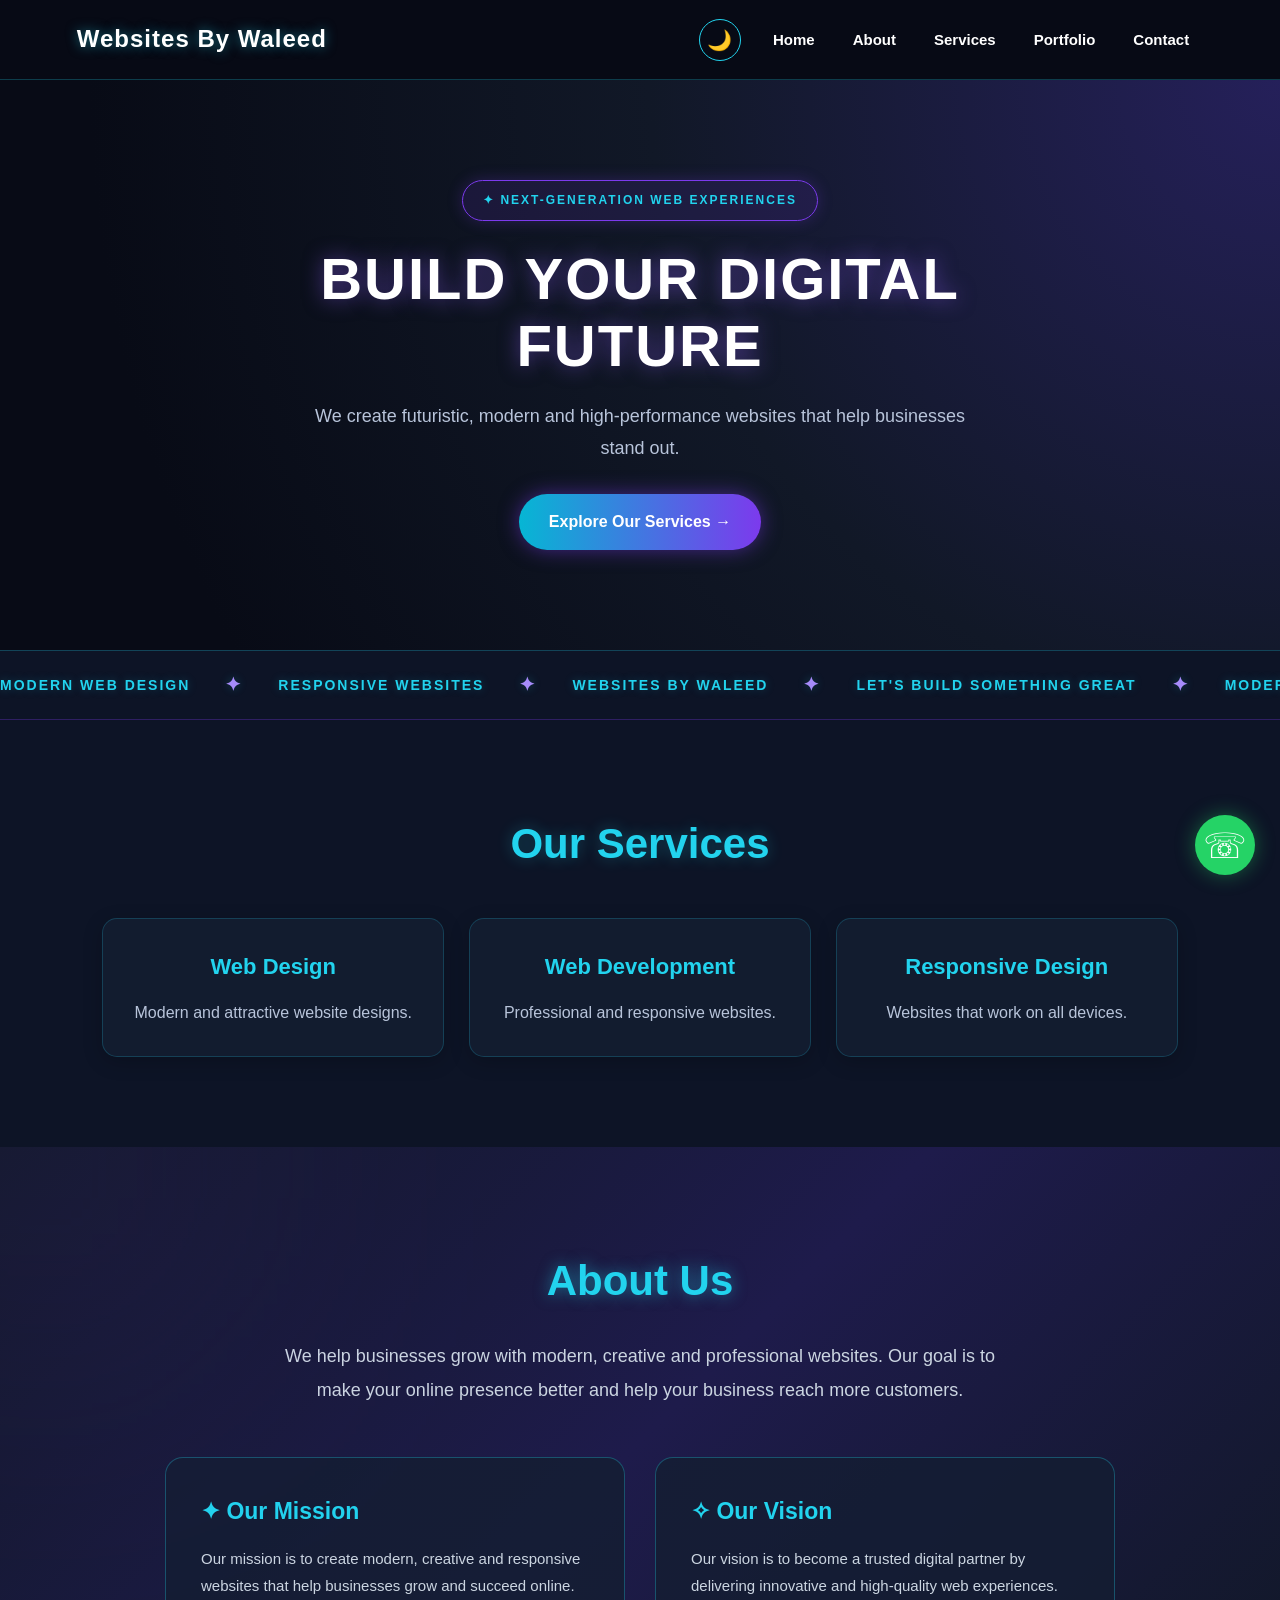
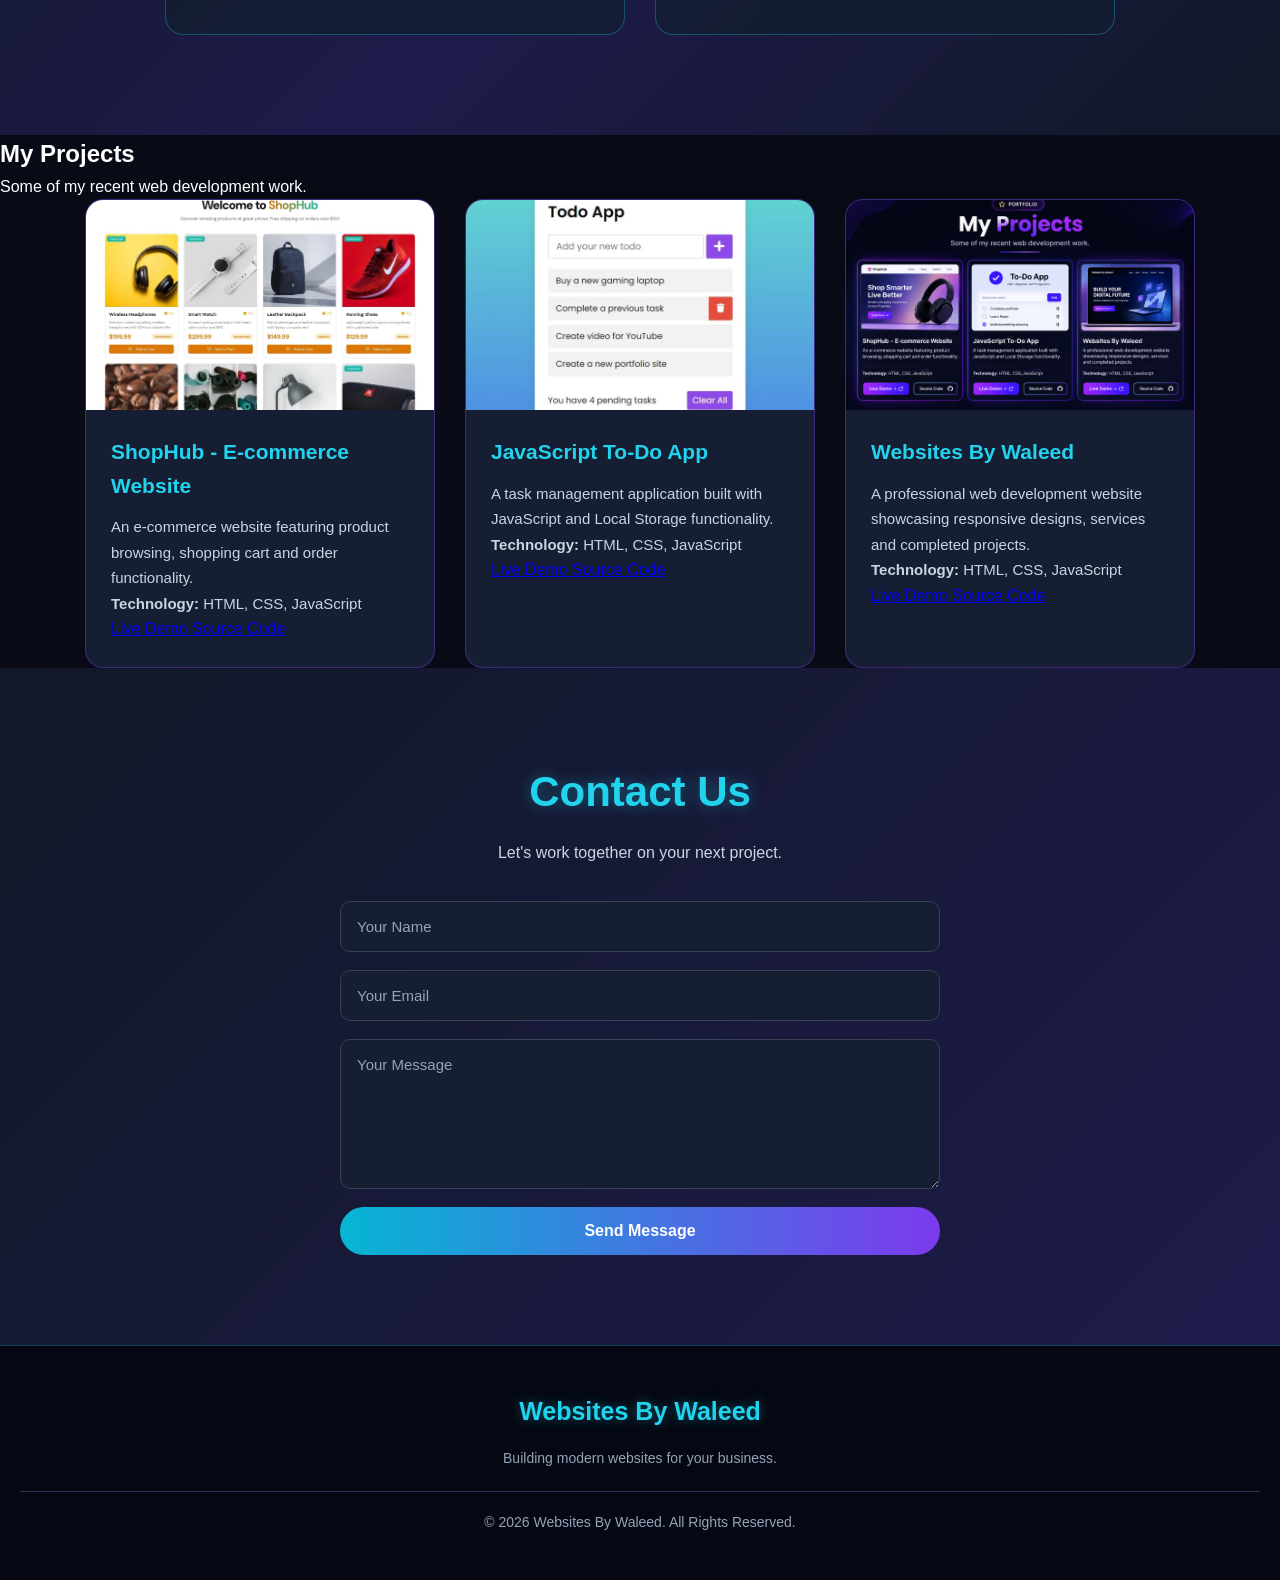
==== commit f4a49203: "Refactor index.html for better structure and clarity Updated HTML structure and improved accessibili" ====
--- a/index.html
+++ b/index.html
@@ -34,6 +34,7 @@
 
     <!-- CSS -->
     <link rel="stylesheet" href="style.css">
+
 </head>
 
 <body>
@@ -43,8 +44,7 @@
 
         <h2>Websites By Waleed</h2>
 
-        <button class="theme-toggle" id="themeToggle"
-            aria-label="Toggle dark mode">
+        <button class="theme-toggle" id="themeToggle" aria-label="Toggle dark mode">
             🌙
         </button>
 
@@ -157,6 +157,7 @@
             <div class="about-container">
 
                 <div class="about-card">
+
                     <h3>✦ Our Mission</h3>
 
                     <p>
@@ -164,9 +165,11 @@
                         responsive websites that help businesses grow
                         and succeed online.
                     </p>
+
                 </div>
 
                 <div class="about-card">
+
                     <h3>✧ Our Vision</h3>
 
                     <p>
@@ -174,6 +177,7 @@
                         partner by delivering innovative and
                         high-quality web experiences.
                     </p>
+
                 </div>
 
             </div>
@@ -184,8 +188,11 @@
         <section id="portfolio" class="portfolio-section">
 
             <div class="section-heading">
+
                 <h2>My Projects</h2>
+
                 <p>Some of my recent web development work.</p>
+
             </div>
 
             <div class="portfolio-container">
@@ -193,11 +200,9 @@
                 <!-- PROJECT 1: SHOPHUB -->
                 <div class="portfolio-card">
 
-                    <img
-                        src="images/ShopHub.png"
+                    <img src="images/ShopHub.png"
                         alt="ShopHub E-commerce Website Preview"
-                        class="portfolio-image"
-                    >
+                        class="portfolio-image">
 
                     <div class="portfolio-content">
 
@@ -216,14 +221,12 @@
                         <div class="portfolio-buttons">
 
                             <a href="https://shophub-delta-seven.vercel.app/"
-                                target="_blank"
-                                rel="noopener noreferrer">
+                                target="_blank" rel="noopener noreferrer">
                                 Live Demo
                             </a>
 
                             <a href="https://github.com/Waleedbodla115/ShopHub"
-                                target="_blank"
-                                rel="noopener noreferrer">
+                                target="_blank" rel="noopener noreferrer">
                                 Source Code
                             </a>
 
@@ -236,11 +239,9 @@
                 <!-- PROJECT 2: TODO APP -->
                 <div class="portfolio-card">
 
-                    <img
-                        src="images/Todo-App.png"
+                    <img src="images/Todo-App.png"
                         alt="JavaScript To-Do App Preview"
-                        class="portfolio-image"
-                    >
+                        class="portfolio-image">
 
                     <div class="portfolio-content">
 
@@ -259,14 +260,12 @@
                         <div class="portfolio-buttons">
 
                             <a href="https://waleedbodla115.github.io/JavaScript-Todo-App/"
-                                target="_blank"
-                                rel="noopener noreferrer">
+                                target="_blank" rel="noopener noreferrer">
                                 Live Demo
                             </a>
 
                             <a href="https://github.com/Waleedbodla115/JavaScript-Todo-App"
-                                target="_blank"
-                                rel="noopener noreferrer">
+                                target="_blank" rel="noopener noreferrer">
                                 Source Code
                             </a>
 
@@ -279,9 +278,12 @@
                 <!-- PROJECT 3: WEBSITES BY WALEED -->
                 <div class="portfolio-card">
 
+                    <img src="images/websites-by-waleed.png"
+                        alt="Websites By Waleed Preview"
+                        class="portfolio-image">
+
                     <div class="portfolio-content">
-                        <img src="images/websites-by-waleed.png" alt="Websites By Waleed Preview"
-                                class="portfolio-image">
+
                         <h3>Websites By Waleed</h3>
 
                         <p>
@@ -296,21 +298,14 @@
                         </p>
 
                         <div class="portfolio-buttons">
-                            
-    src="images/websites-by-waleed.png"
-    alt="Websites By Waleed Preview"
-    class="portfolio-image"
->
 
                             <a href="https://waleedbodla115.github.io/websites-by-waleed/"
-                                target="_blank"
-                                rel="noopener noreferrer">
+                                target="_blank" rel="noopener noreferrer">
                                 Live Demo
                             </a>
 
                             <a href="https://github.com/Waleedbodla115/websites-by-waleed"
-                                target="_blank"
-                                rel="noopener noreferrer">
+                                target="_blank" rel="noopener noreferrer">
                                 Source Code
                             </a>
 
@@ -331,19 +326,38 @@
 
             <p>Let's work together on your next project.</p>
 
-            <form>
-
-                <input type="text" name="name"
+            <form action="https://formsubmit.co/waleedusman91@gmail.com"
+                method="POST">
+
+                <input
+                    type="text"
+                    name="name"
                     placeholder="Your Name"
-                    aria-label="Your Name" required>
-
-                <input type="email" name="email"
+                    aria-label="Your Name"
+                    required>
+
+                <input
+                    type="email"
+                    name="email"
                     placeholder="Your Email"
-                    aria-label="Your Email" required>
-
-                <textarea name="message"
+                    aria-label="Your Email"
+                    required>
+
+                <textarea
+                    name="message"
                     placeholder="Your Message"
-                    aria-label="Your Message" required></textarea>
+                    aria-label="Your Message"
+                    required></textarea>
+
+                <input
+                    type="hidden"
+                    name="_subject"
+                    value="New Client Inquiry - Websites By Waleed">
+
+                <input
+                    type="hidden"
+                    name="_captcha"
+                    value="true">
 
                 <button type="submit">
                     Send Message
@@ -367,8 +381,7 @@
     </footer>
 
     <!-- WHATSAPP FLOATING BUTTON -->
-    <a
-        href="https://wa.me/923055181115?text=Hello%20Websites%20By%20Waleed!%20I%20am%20interested%20in%20your%20web%20development%20services"
+    <a href="https://wa.me/923055181115?text=Hello%20Websites%20By%20Waleed!%20I%20am%20interested%20in%20your%20web%20development%20services"
         class="whatsapp-float"
         target="_blank"
         rel="noopener noreferrer"
@@ -383,4 +396,5 @@
     <script src="script.js"></script>
 
 </body>
+
 </html>
